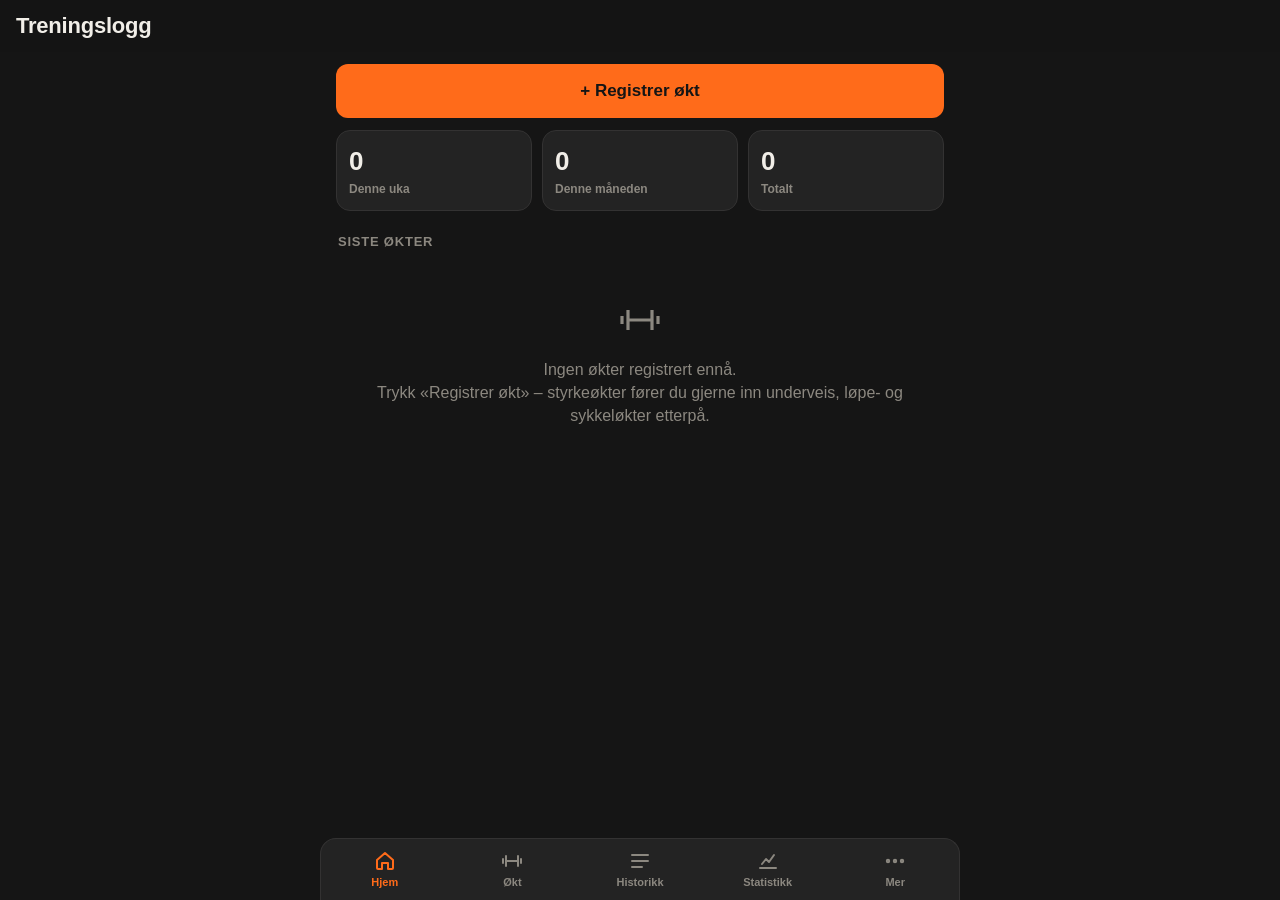
==== index.html @ 2b3df3cd "Add files via upload" ====
<!doctype html>
<html lang="no">
<head>
  <meta charset="utf-8">
  <meta name="viewport" content="width=device-width, initial-scale=1, viewport-fit=cover">
  <meta name="theme-color" content="#151515">
  <meta name="mobile-web-app-capable" content="yes">
  <meta name="apple-mobile-web-app-capable" content="yes">
  <meta name="apple-mobile-web-app-status-bar-style" content="black">
  <meta name="apple-mobile-web-app-title" content="Treningslogg">
  <meta name="description" content="Registrer styrke- og kondisjonsøkter på treningssenteret og følg fremgangen din.">
  <link rel="manifest" href="manifest.webmanifest">
  <link rel="icon" href="icons/icon.svg" type="image/svg+xml">
  <link rel="apple-touch-icon" href="icons/apple-touch-icon.png">
  <link rel="stylesheet" href="styles.css">
  <title>Treningslogg</title>
</head>
<body>
  <header class="topbar">
    <button class="icon-btn" id="back-btn" aria-label="Tilbake" hidden>
      <svg viewBox="0 0 24 24" width="22" height="22" aria-hidden="true"><path d="M15 5l-7 7 7 7" fill="none" stroke="currentColor" stroke-width="2.2" stroke-linecap="round" stroke-linejoin="round"/></svg>
    </button>
    <h1 id="title">Treningslogg</h1>
  </header>

  <main id="view" tabindex="-1"></main>

  <nav class="tabbar" aria-label="Hovedmeny">
    <a href="#/" data-tab="home">
      <svg viewBox="0 0 24 24" aria-hidden="true"><path d="M4 11l8-7 8 7v8a1 1 0 0 1-1 1h-4v-6H9v6H5a1 1 0 0 1-1-1z"/></svg>
      <span>Hjem</span>
    </a>
    <a href="#/okt" data-tab="okt">
      <svg viewBox="0 0 24 24" aria-hidden="true"><path d="M3 10v4M6 7v10M18 7v10M21 10v4M6 12h12"/></svg>
      <span>Økt</span>
    </a>
    <a href="#/historikk" data-tab="historikk">
      <svg viewBox="0 0 24 24" aria-hidden="true"><path d="M4 6h16M4 12h16M4 18h10"/></svg>
      <span>Historikk</span>
    </a>
    <a href="#/statistikk" data-tab="statistikk">
      <svg viewBox="0 0 24 24" aria-hidden="true"><path d="M4 19h16M6 15l4-5 3 3 5-7"/></svg>
      <span>Statistikk</span>
    </a>
    <a href="#/mer" data-tab="mer">
      <svg viewBox="0 0 24 24" aria-hidden="true"><circle cx="5" cy="12" r="1.2"/><circle cx="12" cy="12" r="1.2"/><circle cx="19" cy="12" r="1.2"/></svg>
      <span>Mer</span>
    </a>
  </nav>

  <div id="sheet-root"></div>
  <div id="toast" role="status" aria-live="polite"></div>

  <script src="app.js"></script>
</body>
</html>
---- styles.css ----
/* Fargetema: mørkt med oransje aksent */
:root {
  --bg: #151515;          /* bakgrunn */
  --surface: #232323;     /* kort */
  --surface-2: #2e2e2e;   /* felt og knapper inne i kort */
  --text: #f1eee8;        /* tekst */
  --text-2: #a6a29a;      /* sekundær */
  --muted: #8c8880;
  --border: #333232;
  --grid: #2c2c2c;
  --accent: #ff6b1a;      /* aksent */
  --accent-ink: #151515;
  --accent-soft: #3a2518;
  --danger: #ff5d5d;
  --gold: #ffc24a;
  --gold-soft: #3a3018;
  --radius: 14px;
  --shadow: none;
  --tabbar-h: 62px;
  color-scheme: dark;
}

* { box-sizing: border-box; }
html, body { margin: 0; }
body {
  background: var(--bg);
  color: var(--text);
  font: 16px/1.45 -apple-system, BlinkMacSystemFont, "Segoe UI", Roboto, "Helvetica Neue", Arial, sans-serif;
  -webkit-font-smoothing: antialiased;
  -webkit-tap-highlight-color: transparent;
  min-height: 100dvh;
}
button, input, select, textarea { font: inherit; color: inherit; }
h1, h2, h3, p { margin: 0; }

/* ---------- Topbar & tabbar ---------- */
.topbar {
  position: sticky; top: 0; z-index: 10;
  display: flex; align-items: center; gap: 4px;
  padding: calc(env(safe-area-inset-top) + 10px) 16px 10px;
  background: color-mix(in srgb, var(--bg) 88%, transparent);
  backdrop-filter: blur(12px); -webkit-backdrop-filter: blur(12px);
}
.topbar h1 { font-size: 22px; font-weight: 700; letter-spacing: -.01em; }
.icon-btn {
  display: inline-grid; place-items: center; width: 40px; height: 40px; margin-left: -10px;
  border: 0; background: none; border-radius: 10px; cursor: pointer;
}
.icon-btn:active { background: var(--surface-2); }
[hidden] { display: none !important; }

main {
  max-width: 640px; margin: 0 auto;
  padding: 4px 16px calc(var(--tabbar-h) + env(safe-area-inset-bottom) + 24px);
  outline: none;
}

.tabbar {
  position: fixed; left: 0; right: 0; bottom: 0; z-index: 20;
  display: grid; grid-template-columns: repeat(5, 1fr);
  height: calc(var(--tabbar-h) + env(safe-area-inset-bottom));
  padding-bottom: env(safe-area-inset-bottom);
  background: var(--surface); border-top: 1px solid var(--border);
}
.tabbar a {
  display: flex; flex-direction: column; align-items: center; justify-content: center; gap: 2px;
  color: var(--muted); text-decoration: none; font-size: 11px; font-weight: 600;
}
.tabbar svg { width: 24px; height: 24px; fill: none; stroke: currentColor; stroke-width: 2; stroke-linecap: round; stroke-linejoin: round; }
.tabbar a[aria-current="page"] { color: var(--accent); }
.tabbar a.has-dot { position: relative; }
.tabbar a.has-dot::after {
  content: ""; position: absolute; top: 9px; left: calc(50% + 9px);
  width: 8px; height: 8px; border-radius: 50%; background: var(--accent); border: 2px solid var(--surface);
}

/* ---------- Building blocks ---------- */
.card {
  background: var(--surface); border: 1px solid var(--border); border-radius: var(--radius);
  padding: 14px; margin: 12px 0; box-shadow: var(--shadow);
}
.section-title { font-size: 13px; font-weight: 700; text-transform: uppercase; letter-spacing: .06em; color: var(--muted); margin: 22px 2px 8px; }
.muted { color: var(--muted); }
.small { font-size: 14px; }
.row { display: flex; align-items: center; gap: 8px; }
.row.between { justify-content: space-between; }
.stack > * + * { margin-top: 10px; }

.btn {
  display: inline-flex; align-items: center; justify-content: center; gap: 6px;
  min-height: 44px; padding: 0 16px; border-radius: 12px; border: 1px solid transparent;
  font-weight: 650; cursor: pointer; text-decoration: none; user-select: none;
}
.btn:active { transform: scale(.98); }
.btn.primary { background: var(--accent); color: var(--accent-ink); }
.btn.secondary { background: var(--accent-soft); color: var(--accent); }
.btn.ghost { background: transparent; border-color: var(--border); color: var(--text); }
.btn.danger { background: transparent; border-color: var(--border); color: var(--danger); }
.btn.block { display: flex; width: 100%; }
.btn.big { min-height: 54px; font-size: 17px; }
.btn.sm { min-height: 36px; padding: 0 12px; font-size: 14px; border-radius: 10px; }
.btn-row { display: flex; gap: 10px; }
.btn-row > * { flex: 1; }

label.field { display: block; font-size: 13px; font-weight: 600; color: var(--text-2); }
label.field > input, label.field > textarea, label.field > select { margin-top: 4px; }
input[type="text"], input[type="date"], input[type="search"], input:not([type]), textarea, select {
  width: 100%; min-height: 44px; padding: 10px 12px;
  background: var(--surface-2); border: 1px solid transparent; border-radius: 10px;
  font-size: 16px; outline: none;
}
input:focus, textarea:focus, select:focus { border-color: var(--accent); background: var(--surface); }
input::placeholder, textarea::placeholder { color: var(--muted); opacity: .8; }
textarea { min-height: 84px; resize: vertical; }

.chips { display: flex; gap: 6px; flex-wrap: wrap; }
.chip {
  min-height: 36px; padding: 0 12px; border-radius: 999px; border: 1px solid var(--border);
  background: var(--surface); font-size: 14px; font-weight: 600; cursor: pointer; color: var(--text-2);
}
.chip[aria-pressed="true"] { background: var(--accent); border-color: var(--accent); color: var(--accent-ink); }

.empty { text-align: center; padding: 36px 16px; color: var(--muted); }
.empty svg { width: 48px; height: 48px; stroke: currentColor; fill: none; stroke-width: 1.6; margin-bottom: 8px; }

/* ---------- Home ---------- */
.tiles { display: grid; grid-template-columns: repeat(3, 1fr); gap: 10px; margin: 12px 0; }
.tile { background: var(--surface); border: 1px solid var(--border); border-radius: var(--radius); padding: 12px; box-shadow: var(--shadow); }
.tile .v { font-size: 26px; font-weight: 750; letter-spacing: -.02em; font-variant-numeric: tabular-nums; }
.tile .l { font-size: 12px; color: var(--muted); font-weight: 600; }
.active-banner { background: var(--accent-soft); border-color: transparent; }
.active-banner h2 { font-size: 17px; }

/* ---------- Workout list ---------- */
.wo-item { display: block; color: inherit; text-decoration: none; }
.wo-item .date { font-weight: 700; }
.wo-item .ex { color: var(--text-2); font-size: 14px; margin-top: 4px; }
.wo-item .meta { display: flex; gap: 12px; font-size: 13px; color: var(--muted); margin-top: 6px; }
.feel-badge { font-size: 13px; color: var(--text-2); }

/* ---------- Editor ---------- */
.entry-head { display: flex; align-items: center; justify-content: space-between; gap: 8px; }
.entry-head h3 { font-size: 18px; }
.prev { font-size: 13px; color: var(--text-2); margin-top: 4px; }
.prev b { color: var(--text); font-weight: 650; }
.pr-tag { display: inline-block; font-size: 12px; font-weight: 700; color: var(--gold); background: var(--gold-soft); padding: 1px 7px; border-radius: 999px; }

.sets { margin-top: 10px; }
.set-row { display: grid; grid-template-columns: 34px 1fr 1fr 40px; gap: 8px; align-items: center; margin-top: 6px; }
.set-row.head { font-size: 12px; font-weight: 700; color: var(--muted); text-transform: uppercase; letter-spacing: .05em; margin-top: 0; }
.set-row.head span:not(:first-child) { padding-left: 4px; }
.set-no { display: grid; place-items: center; width: 30px; height: 30px; border-radius: 50%; background: var(--surface-2); font-size: 14px; font-weight: 700; color: var(--text-2); }
.set-row input { text-align: center; font-variant-numeric: tabular-nums; font-weight: 600; }
.del-btn { width: 40px; height: 40px; border: 0; border-radius: 10px; background: none; color: var(--muted); font-size: 22px; cursor: pointer; }
.del-btn:active { background: var(--surface-2); }

.cardio-grid { display: grid; grid-template-columns: 1fr 1fr; gap: 10px; margin-top: 10px; }
.cardio-grid .wide { grid-column: 1 / -1; }
.time-inputs { display: grid; grid-template-columns: 1fr auto 1fr; gap: 6px; align-items: center; margin-top: 4px; }
.derived { font-size: 13px; color: var(--text-2); margin-top: 8px; min-height: 1em; }
.entry-note { margin-top: 10px; }

.seg-toggle { display: grid; grid-template-columns: 1fr 1fr; gap: 4px; padding: 4px; margin-top: 10px; background: var(--surface-2); border-radius: 12px; }
.seg-toggle button { min-height: 38px; border: 0; border-radius: 9px; background: none; font-size: 14px; font-weight: 650; color: var(--text-2); cursor: pointer; }
.seg-toggle button[aria-pressed="true"] { background: var(--accent-soft); color: var(--accent); box-shadow: none; }
.chips.purpose .chip { min-height: 32px; font-size: 13px; padding: 0 10px; }
.set-row.att { grid-template-columns: 34px 1fr 1.1fr 40px; }
.set-row.seg { grid-template-columns: 30px 1fr 1fr 1fr 36px; gap: 6px; }
.ok-btn { min-height: 44px; border-radius: 10px; border: 1px solid var(--border); background: var(--surface); font-size: 14px; font-weight: 700; cursor: pointer; }
.ok-btn[data-ok="yes"] { color: var(--accent); border-color: var(--accent); background: var(--accent-soft); }
.ok-btn[data-ok="no"] { color: var(--danger); }
.subhead { font-size: 15px; font-weight: 700; margin-top: 16px; }
.subhead + .small { margin-top: 2px; }
.tag { display: inline-block; margin-top: 6px; font-size: 12px; font-weight: 700; color: var(--accent); background: var(--accent-soft); padding: 2px 8px; border-radius: 999px; }
.series-area { fill: var(--accent); opacity: .12; }

.feel { display: grid; grid-template-columns: repeat(5, 1fr); gap: 6px; margin-top: 8px; }
.feel button {
  display: flex; flex-direction: column; align-items: center; gap: 2px; padding: 8px 2px;
  border-radius: 12px; border: 1px solid var(--border); background: var(--surface); cursor: pointer;
  font-size: 11px; font-weight: 600; color: var(--text-2);
}
.feel button .e { font-size: 24px; line-height: 1.1; }
.feel button[aria-pressed="true"] { border-color: var(--accent); background: var(--accent-soft); color: var(--accent); }

/* ---------- Sheet ---------- */
#sheet-root { position: fixed; inset: 0; z-index: 50; pointer-events: none; }
#sheet-root.open { pointer-events: auto; }
.sheet-backdrop { position: absolute; inset: 0; background: rgba(0,0,0,.6); animation: fade .15s ease-out; }
.sheet {
  position: absolute; left: 0; right: 0; bottom: 0; max-width: 640px; margin: 0 auto;
  max-height: 88dvh; display: flex; flex-direction: column;
  background: var(--surface); border-radius: 18px 18px 0 0;
  padding: 8px 16px calc(env(safe-area-inset-bottom) + 16px);
  animation: up .2s ease-out;
}
.sheet .grab { width: 40px; height: 5px; border-radius: 3px; background: var(--border); margin: 0 auto 10px; flex: none; }
.sheet h2 { font-size: 18px; margin-bottom: 10px; }
.sheet .scroll { overflow-y: auto; margin: 0 -16px; padding: 0 16px; -webkit-overflow-scrolling: touch; }
@keyframes up { from { transform: translateY(30px); opacity: .6; } }
@keyframes fade { from { opacity: 0; } }

.ex-group { font-size: 12px; font-weight: 700; color: var(--muted); text-transform: uppercase; letter-spacing: .06em; margin: 14px 0 4px; }
.ex-option {
  display: flex; align-items: center; justify-content: space-between; width: 100%;
  min-height: 48px; padding: 8px 4px; border: 0; border-bottom: 1px solid var(--border);
  background: none; text-align: left; cursor: pointer; font-size: 16px;
}
.ex-option:active { background: var(--surface-2); }
.ex-option .kind { font-size: 12px; color: var(--muted); }
.menu-list button { width: 100%; text-align: left; min-height: 50px; border: 0; border-bottom: 1px solid var(--border); background: none; font-size: 16px; cursor: pointer; padding: 0 4px; }
.menu-list button.danger { color: var(--danger); }

/* ---------- Stats & charts ---------- */
.chart-wrap { position: relative; margin-top: 8px; touch-action: pan-y; }
.chart-wrap svg { display: block; width: 100%; height: auto; overflow: visible; }
.chart-title { font-size: 16px; font-weight: 700; }
.chart-sub { font-size: 13px; color: var(--muted); }
.axis text { fill: var(--muted); font-size: 11px; font-variant-numeric: tabular-nums; }
.grid line { stroke: var(--grid); stroke-width: 1; }
.baseline { stroke: var(--border); stroke-width: 1; }
.series-line { fill: none; stroke: var(--accent); stroke-width: 2; stroke-linejoin: round; stroke-linecap: round; }
.series-dot { fill: var(--accent); stroke: var(--surface); stroke-width: 2; }
.series-dot.pr { fill: var(--gold); }
.bar { fill: var(--accent); }
.bar.dim { opacity: .35; }
.crosshair { stroke: var(--text-2); stroke-width: 1; stroke-dasharray: 3 3; opacity: 0; }
.hover-dot { fill: var(--accent); stroke: var(--surface); stroke-width: 3; opacity: 0; }
.chart-tip {
  position: absolute; top: 0; pointer-events: none; opacity: 0; transition: opacity .1s;
  background: var(--text); color: var(--bg); border-radius: 8px; padding: 6px 9px;
  font-size: 12px; line-height: 1.35; white-space: nowrap; box-shadow: 0 4px 14px rgba(0,0,0,.18);
}
.chart-tip b { font-size: 14px; }
.chart-wrap.hovering .crosshair, .chart-wrap.hovering .hover-dot, .chart-wrap.hovering .chart-tip { opacity: 1; }

.pr-tiles { display: grid; grid-template-columns: repeat(2, 1fr); gap: 10px; }
.pr-tiles .tile .v { font-size: 22px; }

table.data { width: 100%; border-collapse: collapse; font-size: 14px; font-variant-numeric: tabular-nums; }
table.data th { text-align: left; font-size: 12px; color: var(--muted); font-weight: 700; padding: 6px 4px; border-bottom: 1px solid var(--border); }
table.data td { padding: 8px 4px; border-bottom: 1px solid var(--border); vertical-align: top; }
table.data td.num, table.data th.num { text-align: right; }
table.data td .sub { font-size: 12px; color: var(--muted); }

details.table-toggle summary { cursor: pointer; font-size: 14px; font-weight: 650; color: var(--accent); padding: 8px 0; }

/* ---------- Toast ---------- */
#toast {
  position: fixed; left: 50%; bottom: calc(var(--tabbar-h) + env(safe-area-inset-bottom) + 14px);
  transform: translate(-50%, 20px); opacity: 0; transition: .2s; z-index: 60;
  background: var(--text); color: var(--bg); padding: 10px 16px; border-radius: 12px;
  font-size: 15px; font-weight: 600; max-width: calc(100% - 32px); pointer-events: none; text-align: center;
}
#toast.show { opacity: 1; transform: translate(-50%, 0); }

@media (min-width: 700px) {
  .tabbar { max-width: 640px; margin: 0 auto; border: 1px solid var(--border); border-bottom: 0; border-radius: 16px 16px 0 0; }
}
.chip-label { font-size: 12px; font-weight: 700; color: var(--muted); text-transform: uppercase; letter-spacing: .06em; margin: 12px 2px 6px; }

/* ---------- Mapper (øvelsesvelger) ---------- */
.folder { border: 1px solid var(--border); border-radius: 12px; background: var(--surface); margin-top: 8px; overflow: hidden; }
.folder summary {
  display: flex; align-items: center; gap: 10px; min-height: 52px; padding: 0 14px;
  cursor: pointer; list-style: none; font-weight: 650; user-select: none;
}
.folder summary::-webkit-details-marker { display: none; }
.folder summary:active { background: var(--surface-2); }
.folder-icon { font-size: 18px; }
.folder-title { flex: 1; }
.folder-count { font-size: 13px; font-weight: 700; color: var(--muted); background: var(--surface-2); border-radius: 999px; padding: 1px 9px; }
.chev { width: 9px; height: 9px; border-right: 2px solid var(--muted); border-bottom: 2px solid var(--muted); transform: rotate(-45deg); transition: transform .15s; margin-right: 2px; }
.folder[open] .chev { transform: rotate(45deg); }
.folder[open] summary { border-bottom: 1px solid var(--border); }
.folder-body { padding: 0 14px; }
.folder-body .ex-option:last-child { border-bottom: 0; }

/* ---------- Segmenter og intervaller ---------- */
.part-card { border: 1px solid var(--border); border-radius: 12px; padding: 10px; margin-top: 10px; background: var(--surface); }
.part-head { display: flex; align-items: center; gap: 8px; }
.part-head b { font-size: 15px; }
.part-hint { flex: 1; text-align: right; font-size: 12px; color: var(--text-2); font-variant-numeric: tabular-nums; }
.part-head .del-btn { width: 32px; height: 32px; margin-right: -4px; }
.part-grid { display: grid; grid-template-columns: 1fr 1fr; gap: 8px; margin-top: 8px; }
.part-grid.four { grid-template-columns: repeat(4, 1fr); gap: 6px; }
.part-grid .wide { grid-column: 1 / -1; }
.part-grid.four input { padding: 10px 6px; text-align: center; }
.part-grid .time-inputs input { padding: 10px 6px; text-align: center; }
.iv-stepper { display: flex; align-items: center; justify-content: space-between; margin-top: 12px; padding: 8px 8px 8px 14px; background: var(--surface-2); border-radius: 12px; font-weight: 650; }
.stepper { display: flex; align-items: center; gap: 4px; }
.stepper b { min-width: 34px; text-align: center; font-size: 20px; font-variant-numeric: tabular-nums; }
.stepper button { width: 44px; height: 44px; border-radius: 10px; border: 1px solid var(--border); background: var(--surface); font-size: 22px; font-weight: 600; color: var(--accent); cursor: pointer; }
.stepper button:disabled { color: var(--muted); opacity: .5; }

/* ---------- Distanseenhet og tabeller ---------- */
.unit-row { display: flex; align-items: center; justify-content: space-between; gap: 10px; margin-top: 10px; font-size: 13px; font-weight: 700; color: var(--muted); text-transform: uppercase; letter-spacing: .06em; }
.seg-toggle.mini { margin-top: 0; padding: 3px; grid-template-columns: auto auto; }
.seg-toggle.mini button { min-height: 32px; padding: 0 14px; font-size: 13px; text-transform: none; letter-spacing: 0; }
.table-scroll { overflow-x: auto; -webkit-overflow-scrolling: touch; }

/* ---------- Valg på økter og angre-knapp ---------- */
.wo-wrap { position: relative; }
.wo-wrap .wo-item { padding-right: 48px; }
.wo-menu { position: absolute; top: 6px; right: 6px; margin: 0; color: var(--muted); }
#toast.has-action { pointer-events: auto; display: flex; align-items: center; gap: 12px; text-align: left; white-space: nowrap; }
.toast-btn { border: 0; background: none; color: var(--accent-soft); font-weight: 800; font-size: 15px; padding: 6px 4px; cursor: pointer; text-decoration: underline; text-underline-offset: 3px; }
.btn.danger-solid { background: var(--danger); color: var(--accent-ink); }

/* ---------- Mapper for økter ---------- */
.folder-actions { gap: 8px; padding: 10px 0 2px; }
.folder-body .wo-wrap .card { margin: 10px 0; }
.folder-line { padding-top: 10px; border-top: 1px solid var(--border); }
.chip-add { border-style: dashed; color: var(--accent); }
.hist-top { margin-top: 4px; }
.btn:disabled { opacity: .45; cursor: default; }
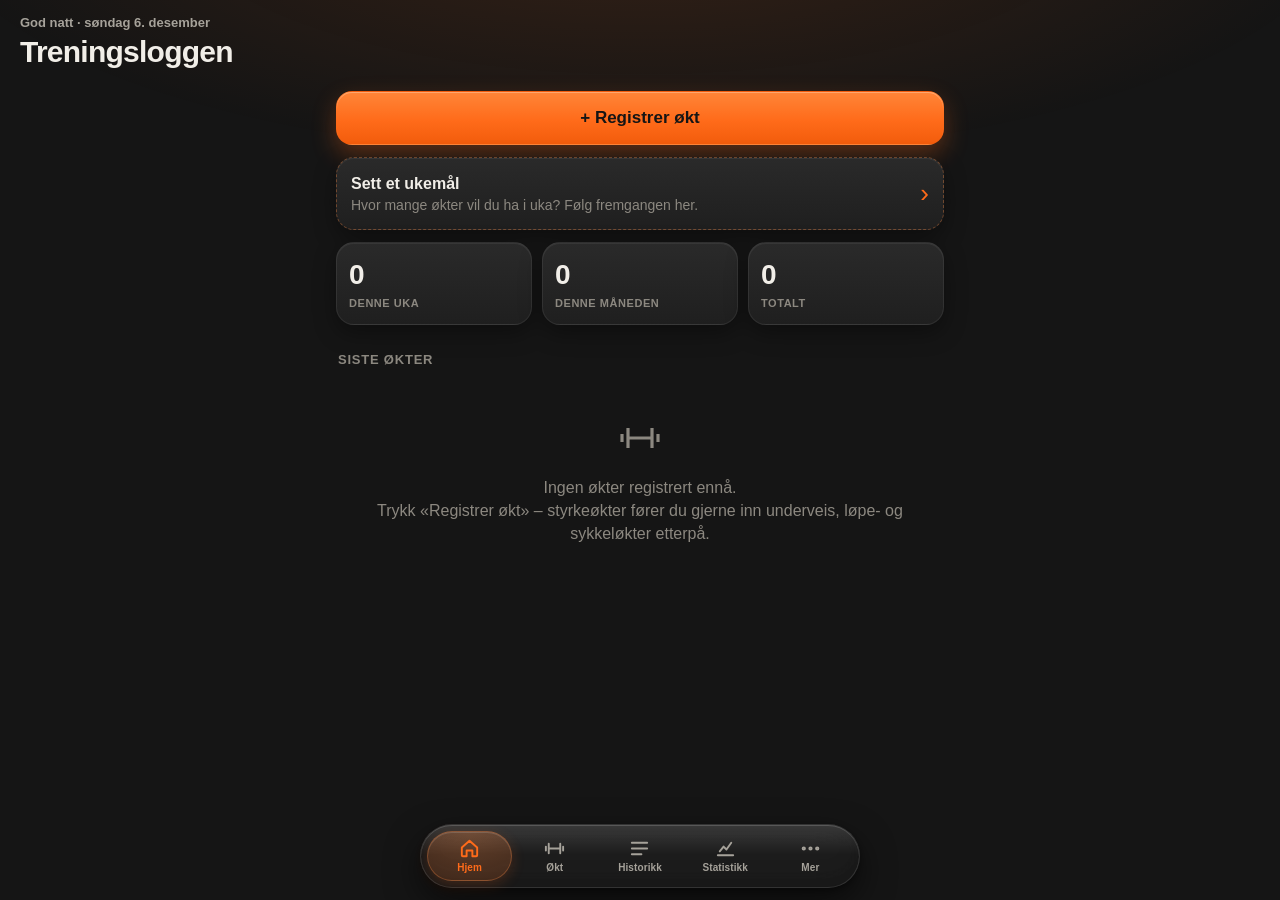
==== commit 6e5a6496: "Versjon 2.3: profil, ukemål, nytt utseende, introskjerm og nytt navn - Profil (navn, kjønn, alder, v" ====
--- a/index.html
+++ b/index.html
@@ -7,25 +7,55 @@
   <meta name="mobile-web-app-capable" content="yes">
   <meta name="apple-mobile-web-app-capable" content="yes">
   <meta name="apple-mobile-web-app-status-bar-style" content="black">
-  <meta name="apple-mobile-web-app-title" content="Treningslogg">
+  <meta name="apple-mobile-web-app-title" content="Treningsloggen">
   <meta name="description" content="Registrer styrke- og kondisjonsøkter på treningssenteret og følg fremgangen din.">
   <link rel="manifest" href="manifest.webmanifest">
   <link rel="icon" href="icons/icon.svg" type="image/svg+xml">
   <link rel="apple-touch-icon" href="icons/apple-touch-icon.png">
   <link rel="stylesheet" href="styles.css">
-  <title>Treningslogg</title>
+  <script>try { document.documentElement.dataset.style = localStorage.getItem("treningslogg.style") || "gradient"; } catch (e) {}</script>
+  <title>Treningsloggen</title>
 </head>
 <body>
+  <!-- Introskjerm: logoen faller ned og lander, så tones appen fram (ca. 1 sek) -->
+  <div id="splash" aria-hidden="true">
+    <div class="splash-stage">
+      <div class="splash-logo">
+        <svg viewBox="0 0 512 512" width="96" height="96">
+          <defs>
+            <linearGradient id="splash-bg" x1="0" y1="0" x2="0" y2="1"><stop offset="0" stop-color="#2c2c2c"/><stop offset="1" stop-color="#1a1a1a"/></linearGradient>
+            <linearGradient id="splash-fg" x1="0" y1="0" x2="0" y2="1"><stop offset="0" stop-color="#ff8a3d"/><stop offset="1" stop-color="#ff6b1a"/></linearGradient>
+          </defs>
+          <rect width="512" height="512" rx="120" fill="url(#splash-bg)"/>
+          <rect x="1.5" y="1.5" width="509" height="509" rx="118.5" fill="none" stroke="rgba(255,255,255,.10)" stroke-width="3"/>
+          <g fill="url(#splash-fg)">
+            <rect x="96" y="176" width="40" height="160" rx="14"/>
+            <rect x="144" y="146" width="48" height="220" rx="16"/>
+            <rect x="320" y="146" width="48" height="220" rx="16"/>
+            <rect x="376" y="176" width="40" height="160" rx="14"/>
+            <rect x="192" y="238" width="128" height="36" rx="8"/>
+          </g>
+        </svg>
+      </div>
+      <div class="splash-shadow"></div>
+      <p class="splash-name">Treningsloggen</p>
+    </div>
+  </div>
+
   <header class="topbar">
     <button class="icon-btn" id="back-btn" aria-label="Tilbake" hidden>
       <svg viewBox="0 0 24 24" width="22" height="22" aria-hidden="true"><path d="M15 5l-7 7 7 7" fill="none" stroke="currentColor" stroke-width="2.2" stroke-linecap="round" stroke-linejoin="round"/></svg>
     </button>
-    <h1 id="title">Treningslogg</h1>
+    <div class="titles">
+      <p class="subtitle" id="subtitle" hidden></p>
+      <h1 id="title">Treningsloggen</h1>
+    </div>
   </header>
 
   <main id="view" tabindex="-1"></main>
 
   <nav class="tabbar" aria-label="Hovedmeny">
+    <span class="tab-indicator" aria-hidden="true"></span>
     <a href="#/" data-tab="home">
       <svg viewBox="0 0 24 24" aria-hidden="true"><path d="M4 11l8-7 8 7v8a1 1 0 0 1-1 1h-4v-6H9v6H5a1 1 0 0 1-1-1z"/></svg>
       <span>Hjem</span>
--- a/styles.css
+++ b/styles.css
@@ -14,9 +14,20 @@
   --danger: #ff5d5d;
   --gold: #ffc24a;
   --gold-soft: #3a3018;
-  --radius: 14px;
+  --radius: 18px;
   --shadow: none;
-  --tabbar-h: 62px;
+  --tabbar-h: 64px;
+  --tabbar-gap: 12px;
+  /* Glass */
+  --glass-bg: rgba(36, 36, 36, .58);
+  --glass-border: rgba(255, 255, 255, .10);
+  --glass-hi: rgba(255, 255, 255, .16);
+  /* Kort og bakgrunn – overstyres av stilvalget nederst */
+  --card-bg: var(--surface);
+  --card-border: rgba(255, 255, 255, .06);
+  --card-shadow: none;
+  --card-blur: none;
+  --ambient: none;
   color-scheme: dark;
 }
 
@@ -25,53 +36,91 @@
 body {
   background: var(--bg);
   color: var(--text);
-  font: 16px/1.45 -apple-system, BlinkMacSystemFont, "Segoe UI", Roboto, "Helvetica Neue", Arial, sans-serif;
+  font: 16px/1.45 -apple-system, BlinkMacSystemFont, "SF Pro Text", "Segoe UI", Roboto, "Helvetica Neue", Arial, sans-serif;
   -webkit-font-smoothing: antialiased;
   -webkit-tap-highlight-color: transparent;
   min-height: 100dvh;
 }
+/* Varm, diffus glød i bakgrunnen (styres av stilvalget) */
+body::before {
+  content: ""; position: fixed; inset: 0; z-index: -1; pointer-events: none;
+  background: var(--ambient);
+}
 button, input, select, textarea { font: inherit; color: inherit; }
 h1, h2, h3, p { margin: 0; }
-
-/* ---------- Topbar & tabbar ---------- */
+h3 { font-size: 17px; font-weight: 700; letter-spacing: -.01em; }
+
+/* ---------- Topbar ---------- */
 .topbar {
   position: sticky; top: 0; z-index: 10;
   display: flex; align-items: center; gap: 4px;
-  padding: calc(env(safe-area-inset-top) + 10px) 16px 10px;
-  background: color-mix(in srgb, var(--bg) 88%, transparent);
-  backdrop-filter: blur(12px); -webkit-backdrop-filter: blur(12px);
-}
-.topbar h1 { font-size: 22px; font-weight: 700; letter-spacing: -.01em; }
+  padding: calc(env(safe-area-inset-top) + 14px) 20px 12px;
+  border-bottom: 1px solid transparent;
+  transition: background .25s, border-color .25s, padding .25s;
+}
+/* Blir glass når innholdet scrolles under */
+body.scrolled .topbar {
+  background: var(--glass-bg);
+  backdrop-filter: blur(22px) saturate(180%); -webkit-backdrop-filter: blur(22px) saturate(180%);
+  border-bottom-color: var(--glass-border);
+}
+.topbar .titles { min-width: 0; }
+.topbar h1 { font-size: 30px; font-weight: 800; letter-spacing: -.025em; line-height: 1.1; transition: font-size .25s; }
+body.scrolled .topbar h1 { font-size: 20px; }
+.topbar .subtitle { font-size: 13px; font-weight: 600; color: var(--text-2); margin-bottom: 2px; transition: opacity .2s; }
+body.scrolled .topbar .subtitle { display: none; }
 .icon-btn {
   display: inline-grid; place-items: center; width: 40px; height: 40px; margin-left: -10px;
-  border: 0; background: none; border-radius: 10px; cursor: pointer;
+  border: 0; background: none; border-radius: 12px; cursor: pointer;
 }
 .icon-btn:active { background: var(--surface-2); }
 [hidden] { display: none !important; }
 
 main {
   max-width: 640px; margin: 0 auto;
-  padding: 4px 16px calc(var(--tabbar-h) + env(safe-area-inset-bottom) + 24px);
+  padding: 2px 16px calc(var(--tabbar-h) + var(--tabbar-gap) + env(safe-area-inset-bottom) + 28px);
   outline: none;
 }
 
+/* ---------- Svevende glass-meny ---------- */
 .tabbar {
-  position: fixed; left: 0; right: 0; bottom: 0; z-index: 20;
-  display: grid; grid-template-columns: repeat(5, 1fr);
-  height: calc(var(--tabbar-h) + env(safe-area-inset-bottom));
-  padding-bottom: env(safe-area-inset-bottom);
-  background: var(--surface); border-top: 1px solid var(--border);
+  position: fixed; z-index: 20; left: 50%; transform: translateX(-50%);
+  bottom: calc(env(safe-area-inset-bottom) + var(--tabbar-gap));
+  width: min(calc(100% - 28px), 440px); height: var(--tabbar-h);
+  display: grid; grid-template-columns: repeat(5, 1fr); padding: 6px;
+  border-radius: 999px;
+  background: var(--glass-bg);
+  backdrop-filter: blur(24px) saturate(190%); -webkit-backdrop-filter: blur(24px) saturate(190%);
+  border: 1px solid var(--glass-border);
+  box-shadow: 0 14px 34px rgba(0, 0, 0, .55), 0 2px 6px rgba(0, 0, 0, .35),
+    inset 0 1px 0 var(--glass-hi), inset 0 -10px 18px rgba(0, 0, 0, .18);
+}
+/* Lysrefleks øverst på glasset */
+.tabbar::before {
+  content: ""; position: absolute; inset: 0; border-radius: inherit; pointer-events: none;
+  background: linear-gradient(180deg, rgba(255, 255, 255, .13), rgba(255, 255, 255, 0) 48%);
+}
+/* «Dråpen» som glir til valgt fane */
+.tab-indicator {
+  position: absolute; top: 6px; bottom: 6px; left: 6px; width: calc((100% - 12px) / 5);
+  border-radius: 999px;
+  background: radial-gradient(120% 140% at 50% 0%, rgba(255, 140, 70, .30), rgba(255, 107, 26, .14));
+  border: 1px solid rgba(255, 140, 70, .30);
+  box-shadow: inset 0 1px 0 rgba(255, 255, 255, .14), 0 4px 14px rgba(255, 107, 26, .18);
+  transition: transform .5s cubic-bezier(.3, 1.35, .45, 1);
 }
 .tabbar a {
-  display: flex; flex-direction: column; align-items: center; justify-content: center; gap: 2px;
-  color: var(--muted); text-decoration: none; font-size: 11px; font-weight: 600;
-}
-.tabbar svg { width: 24px; height: 24px; fill: none; stroke: currentColor; stroke-width: 2; stroke-linecap: round; stroke-linejoin: round; }
+  position: relative; z-index: 1;
+  display: flex; flex-direction: column; align-items: center; justify-content: center; gap: 1px;
+  color: var(--text-2); text-decoration: none; font-size: 10px; font-weight: 650; letter-spacing: .01em;
+  transition: color .2s;
+}
+.tabbar svg { width: 23px; height: 23px; fill: none; stroke: currentColor; stroke-width: 2; stroke-linecap: round; stroke-linejoin: round; }
 .tabbar a[aria-current="page"] { color: var(--accent); }
-.tabbar a.has-dot { position: relative; }
+.tabbar a:active svg { transform: scale(.9); }
 .tabbar a.has-dot::after {
-  content: ""; position: absolute; top: 9px; left: calc(50% + 9px);
-  width: 8px; height: 8px; border-radius: 50%; background: var(--accent); border: 2px solid var(--surface);
+  content: ""; position: absolute; top: 7px; left: calc(50% + 8px);
+  width: 8px; height: 8px; border-radius: 50%; background: var(--accent); box-shadow: 0 0 8px var(--accent);
 }
 
 /* ---------- Building blocks ---------- */
@@ -247,16 +296,13 @@
 
 /* ---------- Toast ---------- */
 #toast {
-  position: fixed; left: 50%; bottom: calc(var(--tabbar-h) + env(safe-area-inset-bottom) + 14px);
+  position: fixed; left: 50%; bottom: calc(var(--tabbar-h) + var(--tabbar-gap) + env(safe-area-inset-bottom) + 12px);
   transform: translate(-50%, 20px); opacity: 0; transition: .2s; z-index: 60;
   background: var(--text); color: var(--bg); padding: 10px 16px; border-radius: 12px;
   font-size: 15px; font-weight: 600; max-width: calc(100% - 32px); pointer-events: none; text-align: center;
 }
 #toast.show { opacity: 1; transform: translate(-50%, 0); }
 
-@media (min-width: 700px) {
-  .tabbar { max-width: 640px; margin: 0 auto; border: 1px solid var(--border); border-bottom: 0; border-radius: 16px 16px 0 0; }
-}
 .chip-label { font-size: 12px; font-weight: 700; color: var(--muted); text-transform: uppercase; letter-spacing: .06em; margin: 12px 2px 6px; }
 
 /* ---------- Mapper (øvelsesvelger) ---------- */
@@ -314,3 +360,178 @@
 .chip-add { border-style: dashed; color: var(--accent); }
 .hist-top { margin-top: 4px; }
 .btn:disabled { opacity: .45; cursor: default; }
+
+/* ---------- Ukemål ---------- */
+.goal-card { display: block; color: inherit; text-decoration: none; }
+.goal-empty { display: flex; align-items: center; justify-content: space-between; gap: 12px; border-style: dashed; }
+.goal-arrow { font-size: 26px; color: var(--accent); }
+.goal-label { font-size: 13px; font-weight: 700; text-transform: uppercase; letter-spacing: .06em; color: var(--muted); }
+.goal-edit { color: var(--accent); text-decoration: none; font-weight: 650; }
+.goal-count { font-size: 15px; color: var(--text-2); margin-top: 4px; }
+.goal-count b { font-size: 34px; font-weight: 800; color: var(--text); letter-spacing: -.02em; margin-right: 2px; font-variant-numeric: tabular-nums; }
+.goal-track { position: relative; height: 14px; margin: 10px 0 12px; border-radius: 999px; background: var(--surface-2); overflow: hidden; }
+.goal-fill { height: 100%; border-radius: 999px; background: linear-gradient(90deg, #ff8a3d, var(--accent)); transition: width .6s cubic-bezier(.2, .8, .2, 1); }
+.goal-tick { position: absolute; top: 0; bottom: 0; width: 2px; margin-left: -1px; background: var(--surface); }
+.goal-msg { font-weight: 650; margin-bottom: 6px; }
+.goal-done { border-color: var(--accent); }
+.goal-done .goal-fill { background: var(--accent); }
+.goal-streak { color: var(--accent); font-weight: 700; }
+
+/* =========================================================
+   Utseende – tre stiler som kan velges under Mer → Utseende
+   html[data-style="glass" | "gradient" | "flat"]
+   ========================================================= */
+
+/* Felles: kort, fliser og mapper bruker stil-tokens */
+.card, .tile, .folder {
+  background: var(--card-bg);
+  border: 1px solid var(--card-border);
+  box-shadow: var(--card-shadow);
+  backdrop-filter: var(--card-blur); -webkit-backdrop-filter: var(--card-blur);
+}
+.tile { border-radius: var(--radius); }
+.folder { border-radius: 16px; }
+.section-title { margin-top: 26px; }
+
+/* Hovedknapp med varm glød */
+.btn.primary {
+  background: linear-gradient(180deg, #ff8538 0%, #ff6b1a 55%, #f25c0c 100%);
+  box-shadow: 0 10px 24px rgba(255, 107, 26, .30), inset 0 1px 0 rgba(255, 255, 255, .28);
+}
+.btn.big { border-radius: 16px; }
+.btn.ghost, .btn.danger { background: rgba(255, 255, 255, .03); border-color: var(--card-border); }
+
+/* Ukemål som «hero»-kort */
+.goal-card:not(.goal-empty) {
+  position: relative; overflow: hidden; padding: 18px;
+  background:
+    radial-gradient(130% 120% at 100% 0%, rgba(255, 107, 26, .20), transparent 55%),
+    var(--card-bg);
+}
+.goal-track { height: 12px; background: rgba(255, 255, 255, .07); box-shadow: inset 0 1px 2px rgba(0, 0, 0, .4); }
+.goal-fill { box-shadow: 0 0 14px rgba(255, 107, 26, .55); }
+.goal-tick { background: rgba(21, 21, 21, .85); }
+
+.tile .v { font-size: 28px; }
+.tile .l { text-transform: uppercase; letter-spacing: .05em; font-size: 11px; }
+
+/* Glass: gjennomskinnelige kort over varm glød */
+html[data-style="glass"] {
+  --ambient:
+    radial-gradient(70% 45% at 10% -5%, rgba(255, 107, 26, .26), transparent 70%),
+    radial-gradient(60% 40% at 100% 35%, rgba(255, 150, 70, .10), transparent 70%),
+    radial-gradient(70% 40% at 20% 100%, rgba(255, 107, 26, .10), transparent 70%);
+  --card-bg: linear-gradient(180deg, rgba(48, 46, 44, .62), rgba(34, 33, 32, .58));
+  --card-border: rgba(255, 255, 255, .09);
+  --card-shadow: inset 0 1px 0 rgba(255, 255, 255, .07), 0 10px 30px rgba(0, 0, 0, .28);
+  --card-blur: blur(18px) saturate(160%);
+}
+
+/* Gradient (standard): solide kort med dybde og diskret glød */
+:root, html[data-style="gradient"] {
+  --ambient: radial-gradient(80% 40% at 50% -10%, rgba(255, 107, 26, .14), transparent 70%);
+  --card-bg: linear-gradient(180deg, #2a2a2a, #1f1f1f);
+  --card-border: rgba(255, 255, 255, .07);
+  --card-shadow: inset 0 1px 0 rgba(255, 255, 255, .06), 0 8px 22px rgba(0, 0, 0, .35);
+  --card-blur: none;
+}
+
+/* Flat: rent og minimalistisk */
+html[data-style="flat"] {
+  --ambient: none;
+  --card-bg: var(--surface);
+  --card-border: transparent;
+  --card-shadow: none;
+  --card-blur: none;
+}
+html[data-style="flat"] .btn.primary { background: var(--accent); box-shadow: none; }
+html[data-style="flat"] .goal-card:not(.goal-empty) { background: var(--surface); }
+
+/* Forhåndsvisning i Utseende-valget */
+.style-picker { display: grid; grid-template-columns: repeat(3, 1fr); gap: 10px; }
+.style-option {
+  display: flex; flex-direction: column; gap: 8px; padding: 8px; border-radius: 16px; cursor: pointer;
+  border: 1.5px solid var(--card-border); background: rgba(255, 255, 255, .02); color: var(--text-2);
+  font-size: 13px; font-weight: 650; text-align: center;
+}
+.style-option[aria-pressed="true"] { border-color: var(--accent); color: var(--text); }
+.style-swatch { position: relative; height: 92px; border-radius: 11px; overflow: hidden; background: #151515; }
+.style-swatch i { position: absolute; left: 8px; right: 8px; height: 22px; border-radius: 7px; }
+.style-swatch i:nth-child(1) { top: 10px; }
+.style-swatch i:nth-child(2) { top: 38px; }
+.style-swatch b { position: absolute; left: 14px; right: 14px; bottom: 7px; height: 16px; border-radius: 999px;
+  background: rgba(60, 60, 60, .7); border: 1px solid rgba(255, 255, 255, .14); }
+.sw-glass { background: radial-gradient(90% 60% at 10% 0%, rgba(255, 107, 26, .45), transparent 70%), #151515; }
+.sw-glass i { background: rgba(70, 66, 62, .55); border: 1px solid rgba(255, 255, 255, .12); }
+.sw-gradient { background: radial-gradient(90% 50% at 50% -10%, rgba(255, 107, 26, .25), transparent 70%), #151515; }
+.sw-gradient i { background: linear-gradient(180deg, #2c2c2c, #1e1e1e); border: 1px solid rgba(255, 255, 255, .08); }
+.sw-flat i { background: #232323; }
+
+/* Fremhevede kort beholder aksenten over stilvalget */
+.card.active-banner {
+  background: radial-gradient(120% 140% at 0% 0%, rgba(255, 107, 26, .30), rgba(255, 107, 26, .10));
+  border-color: rgba(255, 140, 70, .35);
+}
+.card.goal-done { border-color: rgba(255, 140, 70, .55); }
+.card.goal-empty { border-style: dashed; border-color: rgba(255, 140, 70, .35); }
+
+/* Bunnark i glass */
+.sheet {
+  background: rgba(32, 31, 30, .86);
+  backdrop-filter: blur(28px) saturate(180%); -webkit-backdrop-filter: blur(28px) saturate(180%);
+  border: 1px solid var(--glass-border); border-bottom: 0;
+  box-shadow: 0 -10px 40px rgba(0, 0, 0, .5), inset 0 1px 0 var(--glass-hi);
+}
+html[data-style="flat"] .sheet { background: var(--surface); backdrop-filter: none; -webkit-backdrop-filter: none; }
+
+/* =========================================================
+   Introskjerm (ca. 1 sek): logoen faller ned, spretter og lander
+   ========================================================= */
+#splash {
+  position: fixed; inset: 0; z-index: 100;
+  display: grid; place-items: center;
+  background: radial-gradient(60% 40% at 50% 45%, rgba(255, 107, 26, .16), transparent 70%), #151515;
+  animation: splash-out .28s ease-in .82s forwards;
+}
+.splash-stage { display: flex; flex-direction: column; align-items: center; transform: translateY(-4vh); }
+.splash-logo {
+  border-radius: 23%;
+  filter: drop-shadow(0 12px 28px rgba(255, 107, 26, .28));
+  animation: splash-drop .74s cubic-bezier(.45, 0, .55, 1) both;
+  transform-origin: 50% 100%;
+}
+.splash-logo svg { display: block; }
+/* Skygge på «gulvet» som vokser når logoen nærmer seg */
+.splash-shadow {
+  width: 78px; height: 10px; margin-top: 10px; border-radius: 50%;
+  background: radial-gradient(closest-side, rgba(0, 0, 0, .65), transparent);
+  animation: splash-shadow .74s cubic-bezier(.45, 0, .55, 1) both;
+}
+.splash-name {
+  margin-top: 10px; font-size: 18px; font-weight: 800; letter-spacing: -.01em; color: var(--text);
+  animation: splash-name .3s ease-out .5s both;
+}
+@keyframes splash-drop {
+  0%   { transform: translateY(-62vh) scale(.92); opacity: 0; animation-timing-function: cubic-bezier(.55, 0, 1, .45); }
+  12%  { opacity: 1; }
+  52%  { transform: translateY(0) scale(1); animation-timing-function: ease-out; }
+  62%  { transform: translateY(0) scale(1.1, .86); animation-timing-function: ease-out; }
+  76%  { transform: translateY(-16px) scale(.97, 1.04); animation-timing-function: ease-in; }
+  88%  { transform: translateY(0) scale(1.03, .97); }
+  100% { transform: translateY(0) scale(1); }
+}
+@keyframes splash-shadow {
+  0%   { transform: scale(.2); opacity: 0; }
+  52%  { transform: scale(1); opacity: 1; }
+  62%  { transform: scale(1.15); }
+  76%  { transform: scale(.85); opacity: .7; }
+  100% { transform: scale(1); opacity: 1; }
+}
+@keyframes splash-name { from { opacity: 0; transform: translateY(6px); } to { opacity: 1; transform: none; } }
+@keyframes splash-out { to { opacity: 0; visibility: hidden; } }
+
+/* Redusert bevegelse: bare en kort uttoning */
+@media (prefers-reduced-motion: reduce) {
+  .splash-logo, .splash-shadow, .splash-name { animation: none; }
+  #splash { animation-delay: .4s; }
+}
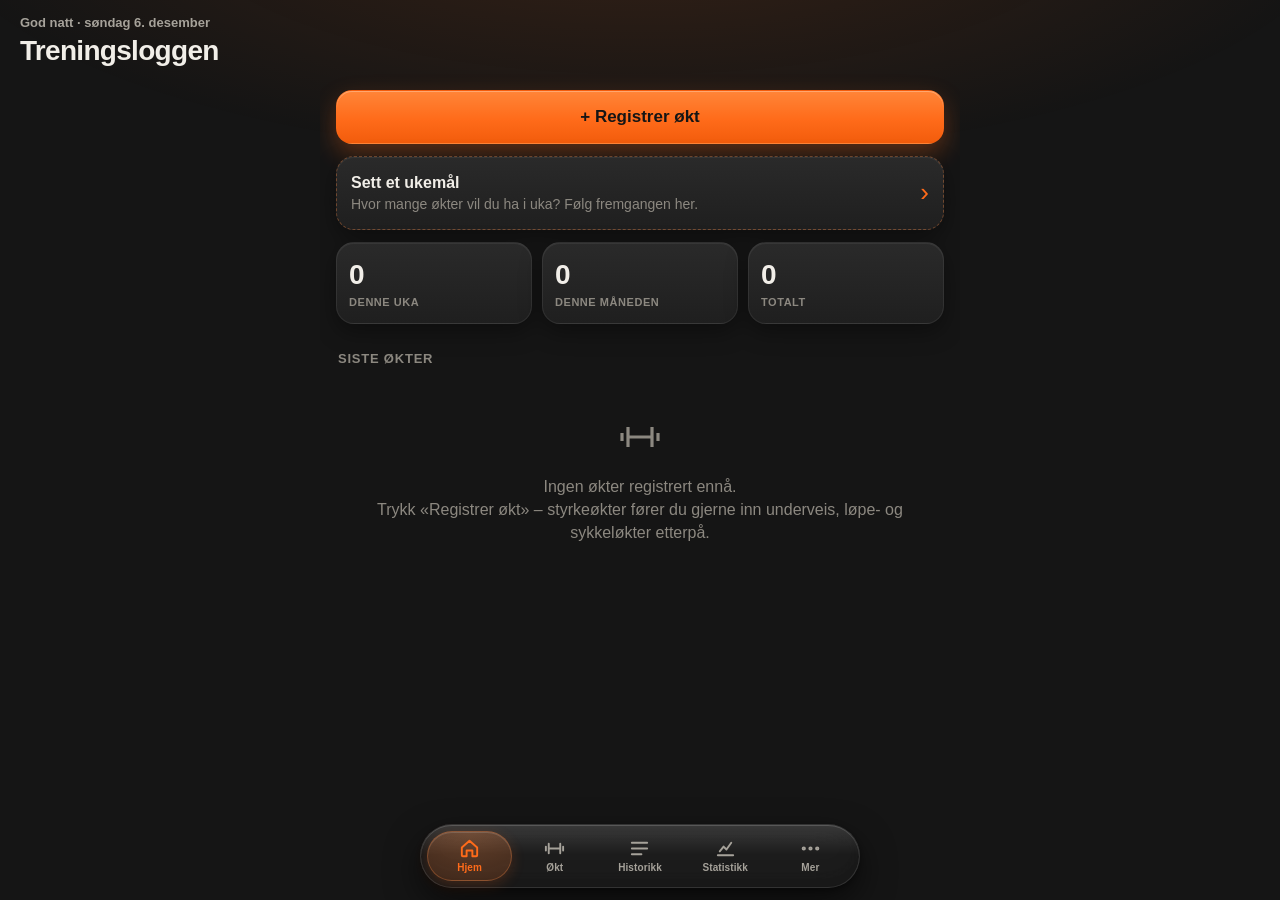
==== commit b5c97b8f: "Versjon 2.4: forbedringer etter testing på telefon - Tempo i min/km for løping (vises og kan skrives" ====
--- a/index.html
+++ b/index.html
@@ -17,7 +17,7 @@
   <title>Treningsloggen</title>
 </head>
 <body>
-  <!-- Introskjerm: logoen faller ned og lander, så tones appen fram (ca. 1 sek) -->
+  <!-- Introskjerm: logoen faller ned og lander, så tones appen fram (ca. 3 sek) -->
   <div id="splash" aria-hidden="true">
     <div class="splash-stage">
       <div class="splash-logo">
--- a/styles.css
+++ b/styles.css
@@ -33,6 +33,7 @@
 
 * { box-sizing: border-box; }
 html, body { margin: 0; }
+html { overflow-x: hidden; }
 body {
   background: var(--bg);
   color: var(--text);
@@ -56,7 +57,7 @@
   display: flex; align-items: center; gap: 4px;
   padding: calc(env(safe-area-inset-top) + 14px) 20px 12px;
   border-bottom: 1px solid transparent;
-  transition: background .25s, border-color .25s, padding .25s;
+  transition: background .25s, border-color .25s;
 }
 /* Blir glass når innholdet scrolles under */
 body.scrolled .topbar {
@@ -65,10 +66,9 @@
   border-bottom-color: var(--glass-border);
 }
 .topbar .titles { min-width: 0; }
-.topbar h1 { font-size: 30px; font-weight: 800; letter-spacing: -.025em; line-height: 1.1; transition: font-size .25s; }
-body.scrolled .topbar h1 { font-size: 20px; }
-.topbar .subtitle { font-size: 13px; font-weight: 600; color: var(--text-2); margin-bottom: 2px; transition: opacity .2s; }
-body.scrolled .topbar .subtitle { display: none; }
+/* Tittelen holder fast størrelse – endret høyde under scrolling gir hakking */
+.topbar h1 { font-size: 28px; font-weight: 800; letter-spacing: -.025em; line-height: 1.15; }
+.topbar .subtitle { font-size: 13px; font-weight: 600; color: var(--text-2); margin-bottom: 2px; }
 .icon-btn {
   display: inline-grid; place-items: center; width: 40px; height: 40px; margin-left: -10px;
   border: 0; background: none; border-radius: 12px; cursor: pointer;
@@ -77,6 +77,7 @@
 [hidden] { display: none !important; }
 
 main {
+  overflow-x: clip;
   max-width: 640px; margin: 0 auto;
   padding: 2px 16px calc(var(--tabbar-h) + var(--tabbar-gap) + env(safe-area-inset-bottom) + 28px);
   outline: none;
@@ -237,15 +238,15 @@
 #sheet-root.open { pointer-events: auto; }
 .sheet-backdrop { position: absolute; inset: 0; background: rgba(0,0,0,.6); animation: fade .15s ease-out; }
 .sheet {
-  position: absolute; left: 0; right: 0; bottom: 0; max-width: 640px; margin: 0 auto;
-  max-height: 88dvh; display: flex; flex-direction: column;
+  position: absolute; left: 0; right: 0; bottom: var(--kb, 0px); max-width: 640px; margin: 0 auto;
+  max-height: min(88dvh, calc(var(--vvh, 100dvh) - env(safe-area-inset-top) - 16px)); display: flex; flex-direction: column;
   background: var(--surface); border-radius: 18px 18px 0 0;
-  padding: 8px 16px calc(env(safe-area-inset-bottom) + 16px);
+  padding: 8px 16px calc(var(--kb-pad, env(safe-area-inset-bottom)) + 16px);
   animation: up .2s ease-out;
 }
 .sheet .grab { width: 40px; height: 5px; border-radius: 3px; background: var(--border); margin: 0 auto 10px; flex: none; }
 .sheet h2 { font-size: 18px; margin-bottom: 10px; }
-.sheet .scroll { overflow-y: auto; margin: 0 -16px; padding: 0 16px; -webkit-overflow-scrolling: touch; }
+.sheet .scroll { flex: 1 1 auto; min-height: 0; overflow-y: auto; overscroll-behavior: contain; margin: 0 -16px; padding: 0 16px; -webkit-overflow-scrolling: touch; }
 @keyframes up { from { transform: translateY(30px); opacity: .6; } }
 @keyframes fade { from { opacity: 0; } }
 
@@ -276,12 +277,14 @@
 .crosshair { stroke: var(--text-2); stroke-width: 1; stroke-dasharray: 3 3; opacity: 0; }
 .hover-dot { fill: var(--accent); stroke: var(--surface); stroke-width: 3; opacity: 0; }
 .chart-tip {
-  position: absolute; top: 0; pointer-events: none; opacity: 0; transition: opacity .1s;
+  position: absolute; top: 0; left: 0; pointer-events: none; opacity: 0; visibility: hidden; transition: opacity .1s;
   background: var(--text); color: var(--bg); border-radius: 8px; padding: 6px 9px;
-  font-size: 12px; line-height: 1.35; white-space: nowrap; box-shadow: 0 4px 14px rgba(0,0,0,.18);
+  font-size: 12px; line-height: 1.35; white-space: normal; width: max-content; max-width: min(240px, 100%); box-shadow: 0 4px 14px rgba(0,0,0,.18);
 }
 .chart-tip b { font-size: 14px; }
-.chart-wrap.hovering .crosshair, .chart-wrap.hovering .hover-dot, .chart-wrap.hovering .chart-tip { opacity: 1; }
+.chart-wrap.hovering .crosshair, .chart-wrap.hovering .hover-dot, .chart-wrap.hovering .chart-tip { opacity: 1; visibility: visible; }
+/* Usynlig tooltip skal ikke gjøre siden bredere enn skjermen */
+.chart-wrap:not(.hovering) .chart-tip { display: none; }
 
 .pr-tiles { display: grid; grid-template-columns: repeat(2, 1fr); gap: 10px; }
 .pr-tiles .tile .v { font-size: 22px; }
@@ -485,19 +488,19 @@
 html[data-style="flat"] .sheet { background: var(--surface); backdrop-filter: none; -webkit-backdrop-filter: none; }
 
 /* =========================================================
-   Introskjerm (ca. 1 sek): logoen faller ned, spretter og lander
+   Introskjerm (ca. 3 sek): logoen faller ned, spretter og lander
    ========================================================= */
 #splash {
   position: fixed; inset: 0; z-index: 100;
   display: grid; place-items: center;
   background: radial-gradient(60% 40% at 50% 45%, rgba(255, 107, 26, .16), transparent 70%), #151515;
-  animation: splash-out .28s ease-in .82s forwards;
+  animation: splash-out .35s ease-in 2.65s forwards;
 }
 .splash-stage { display: flex; flex-direction: column; align-items: center; transform: translateY(-4vh); }
 .splash-logo {
   border-radius: 23%;
   filter: drop-shadow(0 12px 28px rgba(255, 107, 26, .28));
-  animation: splash-drop .74s cubic-bezier(.45, 0, .55, 1) both;
+  animation: splash-drop 1.1s cubic-bezier(.45, 0, .55, 1) both;
   transform-origin: 50% 100%;
 }
 .splash-logo svg { display: block; }
@@ -505,11 +508,11 @@
 .splash-shadow {
   width: 78px; height: 10px; margin-top: 10px; border-radius: 50%;
   background: radial-gradient(closest-side, rgba(0, 0, 0, .65), transparent);
-  animation: splash-shadow .74s cubic-bezier(.45, 0, .55, 1) both;
+  animation: splash-shadow 1.1s cubic-bezier(.45, 0, .55, 1) both;
 }
 .splash-name {
   margin-top: 10px; font-size: 18px; font-weight: 800; letter-spacing: -.01em; color: var(--text);
-  animation: splash-name .3s ease-out .5s both;
+  animation: splash-name .5s ease-out .9s both;
 }
 @keyframes splash-drop {
   0%   { transform: translateY(-62vh) scale(.92); opacity: 0; animation-timing-function: cubic-bezier(.55, 0, 1, .45); }
@@ -535,3 +538,21 @@
   .splash-logo, .splash-shadow, .splash-name { animation: none; }
   #splash { animation-delay: .4s; }
 }
+
+/* Datofelt: iOS Safari plasserer verdien høyt i feltet – sentrer den vertikalt */
+input[type="date"] {
+  -webkit-appearance: none; appearance: none;
+  display: flex; align-items: center;
+  height: 46px; min-height: 46px; padding: 0 12px; line-height: 46px; text-align: left;
+}
+input[type="date"]::-webkit-date-and-time-value { text-align: left; margin: 0; line-height: 46px; min-height: 46px; }
+input[type="date"]::-webkit-datetime-edit { padding: 0; line-height: 46px; }
+input[type="date"]::-webkit-calendar-picker-indicator { filter: invert(.8); opacity: .8; }
+
+/* Notat fra forrige gang på en øvelse */
+.last-note {
+  margin-top: 8px; padding: 9px 12px; border-radius: 12px;
+  background: rgba(255, 194, 74, .09); border: 1px solid rgba(255, 194, 74, .28);
+  font-size: 14px; line-height: 1.4; white-space: pre-wrap;
+}
+.last-note-label { display: block; font-size: 11px; font-weight: 700; letter-spacing: .04em; text-transform: uppercase; color: var(--gold); margin-bottom: 2px; }
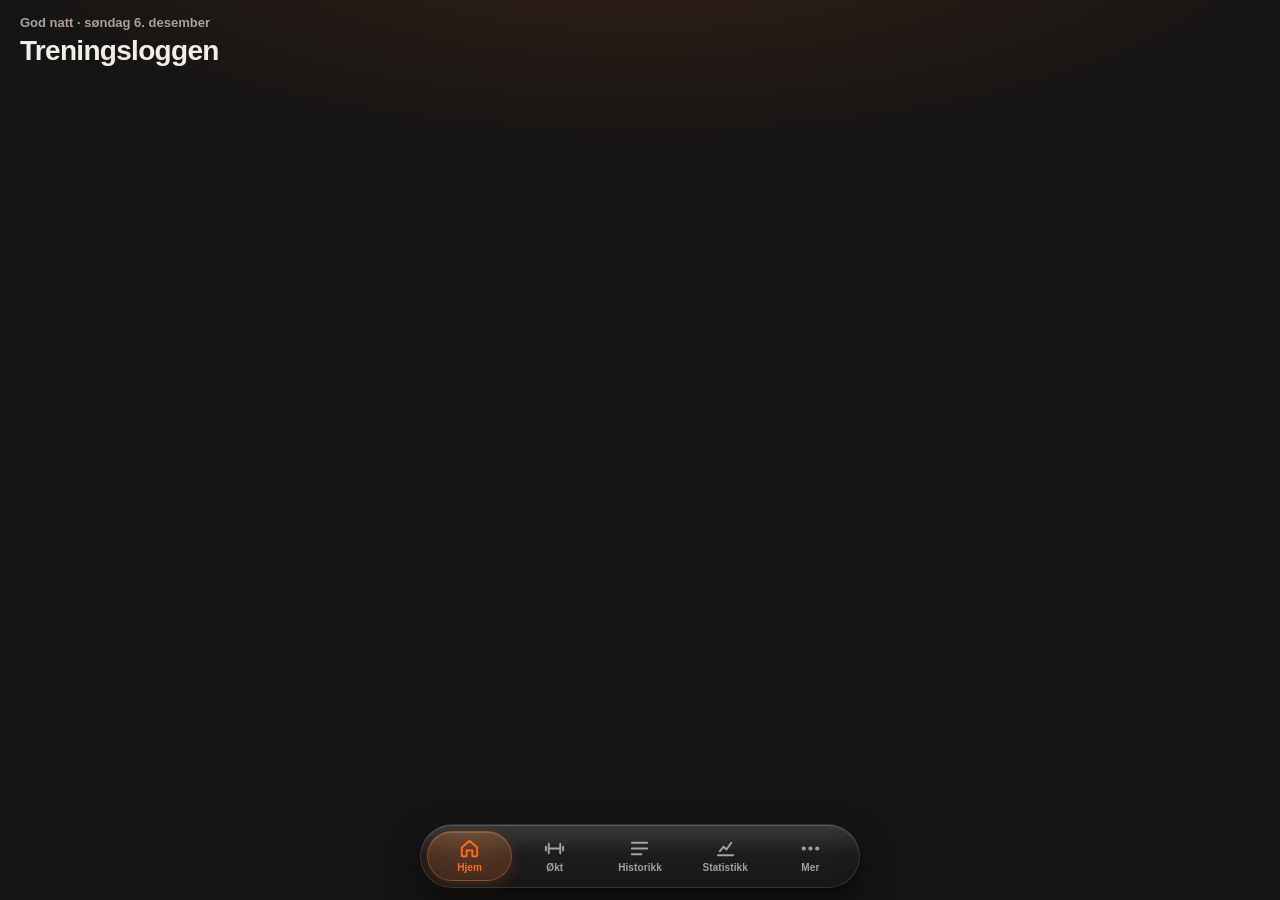
==== commit 2b2bb30a: "Versjon 2.5: favorittøkter, tidtaker, fargetemaer og ryddigere design - Favorittøkter på hjem-siden;" ====
--- a/index.html
+++ b/index.html
@@ -9,11 +9,35 @@
   <meta name="apple-mobile-web-app-status-bar-style" content="black">
   <meta name="apple-mobile-web-app-title" content="Treningsloggen">
   <meta name="description" content="Registrer styrke- og kondisjonsøkter på treningssenteret og følg fremgangen din.">
-  <link rel="manifest" href="manifest.webmanifest">
+  <link rel="manifest" id="app-manifest" href="manifest.webmanifest">
   <link rel="icon" href="icons/icon.svg" type="image/svg+xml">
-  <link rel="apple-touch-icon" href="icons/apple-touch-icon.png">
+  <link rel="apple-touch-icon" id="app-touch-icon" href="icons/apple-touch-icon.png">
+  <script>
+    // Hjemskjermikon etter telefonens tema: mørkt = original, lyst = hvit bakgrunn.
+    // iPhone/Android lagrer ikonet idet appen legges til, så valget skjer da.
+    (function () {
+      var mq = window.matchMedia && matchMedia("(prefers-color-scheme: light)");
+      function apply() {
+        var light = !!(mq && mq.matches);
+        document.getElementById("app-touch-icon").href = light ? "icons/apple-touch-icon-light.png" : "icons/apple-touch-icon.png";
+        document.getElementById("app-manifest").href = light ? "manifest-light.webmanifest" : "manifest.webmanifest";
+      }
+      apply();
+      if (mq && mq.addEventListener) mq.addEventListener("change", apply);
+    })();
+  </script>
   <link rel="stylesheet" href="styles.css">
-  <script>try { document.documentElement.dataset.style = localStorage.getItem("treningslogg.style") || "gradient"; } catch (e) {}</script>
+  <script>
+    // Sett fargetema før siden tegnes, så det ikke blinker i feil farge
+    (function () {
+      var t = "orange";
+      try { t = localStorage.getItem("treningslogg.theme") || "orange"; } catch (e) {}
+      var bg = { orange: "#151515", blue: "#f6f8fc", mint: "#0d1714" };
+      if (!bg[t]) t = "orange";
+      document.documentElement.dataset.theme = t;
+      document.querySelector('meta[name="theme-color"]').setAttribute("content", bg[t]);
+    })();
+  </script>
   <title>Treningsloggen</title>
 </head>
 <body>
@@ -21,13 +45,11 @@
   <div id="splash" aria-hidden="true">
     <div class="splash-stage">
       <div class="splash-logo">
-        <svg viewBox="0 0 512 512" width="96" height="96">
+        <!-- Bare manualen (uten ikonbakgrunnen), beskåret tett rundt formen -->
+        <svg viewBox="92 142 328 228" width="118" height="82">
           <defs>
-            <linearGradient id="splash-bg" x1="0" y1="0" x2="0" y2="1"><stop offset="0" stop-color="#2c2c2c"/><stop offset="1" stop-color="#1a1a1a"/></linearGradient>
-            <linearGradient id="splash-fg" x1="0" y1="0" x2="0" y2="1"><stop offset="0" stop-color="#ff8a3d"/><stop offset="1" stop-color="#ff6b1a"/></linearGradient>
+            <linearGradient id="splash-fg" x1="0" y1="0" x2="0" y2="1"><stop offset="0" style="stop-color: rgb(var(--accent2-rgb))"/><stop offset="1" style="stop-color: var(--accent)"/></linearGradient>
           </defs>
-          <rect width="512" height="512" rx="120" fill="url(#splash-bg)"/>
-          <rect x="1.5" y="1.5" width="509" height="509" rx="118.5" fill="none" stroke="rgba(255,255,255,.10)" stroke-width="3"/>
           <g fill="url(#splash-fg)">
             <rect x="96" y="176" width="40" height="160" rx="14"/>
             <rect x="144" y="146" width="48" height="220" rx="16"/>
@@ -49,6 +71,11 @@
     <div class="titles">
       <p class="subtitle" id="subtitle" hidden></p>
       <h1 id="title">Treningsloggen</h1>
+    </div>
+    <!-- Tidtaker for økta som registreres; ligger i topplinja og følger derfor med ved scrolling -->
+    <div class="top-timer" id="top-timer" hidden aria-live="off">
+      <svg viewBox="0 0 24 24" width="16" height="16" aria-hidden="true"><circle cx="12" cy="13" r="8" fill="none" stroke="currentColor" stroke-width="2"/><path d="M12 9v4l2.5 2M10 2h4" fill="none" stroke="currentColor" stroke-width="2" stroke-linecap="round"/></svg>
+      <span data-timer>0 min</span>
     </div>
   </header>
 
--- a/styles.css
+++ b/styles.css
@@ -1,39 +1,136 @@
-/* Fargetema: mørkt med oransje aksent */
+/* =========================================================
+   Fargetemaer. Alle farger i appen kommer fra disse tokens.
+   html[data-theme="orange" (standard) | "blue" | "mint"]
+   *-rgb-tokens brukes som rgb(var(--x-rgb) / alfa) for gjennomsiktige varianter.
+   ========================================================= */
 :root {
-  --bg: #151515;          /* bakgrunn */
-  --surface: #232323;     /* kort */
-  --surface-2: #2e2e2e;   /* felt og knapper inne i kort */
-  --text: #f1eee8;        /* tekst */
-  --text-2: #a6a29a;      /* sekundær */
-  --muted: #8c8880;
-  --border: #333232;
-  --grid: #2c2c2c;
-  --accent: #ff6b1a;      /* aksent */
-  --accent-ink: #151515;
-  --accent-soft: #3a2518;
-  --danger: #ff5d5d;
-  --gold: #ffc24a;
-  --gold-soft: #3a3018;
   --radius: 18px;
   --shadow: none;
   --tabbar-h: 64px;
   --tabbar-gap: 12px;
-  /* Glass */
+  --card-blur: none;
+}
+
+/* Oransje (standard): mørkt med varm oransje aksent */
+:root, html[data-theme="orange"] {
+  --bg: #151515;
+  --surface: #232323;
+  --surface-2: #2e2e2e;
+  --text: #f1eee8;
+  --text-2: #a6a29a;
+  --muted: #8c8880;
+  --border: #333232;
+  --grid: #2c2c2c;
+  --accent: #ff6b1a;
+  --accent-rgb: 255 107 26;
+  --accent2-rgb: 255 140 70;   /* lysere variant av aksenten (kanter, glød) */
+  --accent-ink: #151515;       /* tekst på aksentfarge */
+  --accent-soft: #3a2518;
+  --tint-rgb: 255 255 255;     /* svake nyanser og kanter oppå kort */
+  --danger: #ff5d5d;
+  --danger-rgb: 255 93 93;
+  --gold: #ffc24a;
+  --gold-rgb: 255 194 74;
+  --gold-soft: #3a3018;
   --glass-bg: rgba(36, 36, 36, .58);
   --glass-border: rgba(255, 255, 255, .10);
   --glass-hi: rgba(255, 255, 255, .16);
-  /* Kort og bakgrunn – overstyres av stilvalget nederst */
-  --card-bg: var(--surface);
-  --card-border: rgba(255, 255, 255, .06);
-  --card-shadow: none;
-  --card-blur: none;
-  --ambient: none;
+  --sheet-bg: rgba(32, 31, 30, .86);
+  --card-bg: linear-gradient(180deg, #2a2a2a, #1f1f1f);
+  --card-border: rgba(255, 255, 255, .07);
+  --card-shadow: inset 0 1px 0 rgba(255, 255, 255, .06), 0 8px 22px rgba(0, 0, 0, .35);
+  --ambient: radial-gradient(80% 40% at 50% -10%, rgb(var(--accent-rgb) / .14), transparent 70%);
+  --primary-grad: linear-gradient(180deg, #ff8538 0%, #ff6b1a 55%, #f25c0c 100%);
+  --shadow-float: 0 14px 34px rgba(0, 0, 0, .55), 0 2px 6px rgba(0, 0, 0, .35);
+  --shadow-sheet: 0 -10px 40px rgba(0, 0, 0, .5);
+  --backdrop: rgba(0, 0, 0, .6);
+  --series-strength: #ec6100;  /* validert mot kortflaten: CVD ΔE 27,5 */
+  --series-cardio: #3d96ea;
+  color-scheme: dark;
+}
+
+/* Lys blå: lyst og rent med blå aksent */
+html[data-theme="blue"] {
+  --bg: #f6f8fc;
+  --surface: #ffffff;
+  --surface-2: #eef2f8;
+  --text: #111827;
+  --text-2: #4b5563;
+  --muted: #6b7280;   /* grå */
+  --border: #e5e7eb;
+  --grid: #edf0f5;
+  --accent: #2563eb;
+  --accent-rgb: 37 99 235;
+  --accent2-rgb: 96 165 250;   /* highlight #60a5fa */
+  --accent-ink: #ffffff;
+  --accent-soft: #dbeafe;
+  --tint-rgb: 17 24 39;
+  --danger: #dc2626;
+  --danger-rgb: 220 38 38;
+  --gold: #b45309;
+  --gold-rgb: 217 119 6;
+  --gold-soft: #fef3c7;
+  --glass-bg: rgba(255, 255, 255, .74);
+  --glass-border: rgba(17, 24, 39, .08);
+  --glass-hi: rgba(255, 255, 255, .9);
+  --sheet-bg: rgba(255, 255, 255, .94);
+  --card-bg: linear-gradient(180deg, #ffffff, #fbfcfe);
+  --card-border: rgba(17, 24, 39, .07);
+  --card-shadow: 0 1px 2px rgba(17, 24, 39, .05), 0 6px 18px rgba(17, 24, 39, .06);
+  --ambient: radial-gradient(80% 40% at 50% -10%, rgba(37, 99, 235, .10), transparent 70%);
+  --primary-grad: linear-gradient(180deg, #3b82f6 0%, #2563eb 55%, #1d4ed8 100%);
+  --shadow-float: 0 10px 30px rgba(17, 24, 39, .14), 0 2px 6px rgba(17, 24, 39, .08);
+  --shadow-sheet: 0 -8px 30px rgba(17, 24, 39, .12);
+  --backdrop: rgba(17, 24, 39, .35);
+  --series-strength: #2563eb;  /* validert mot hvit: CVD ΔE 31 */
+  --series-cardio: #ea580c;
+  color-scheme: light;
+}
+
+/* Mint: mørk skoggrønn med friskt mintgrønn aksent */
+html[data-theme="mint"] {
+  --bg: #0d1714;
+  --surface: #18221f;
+  --surface-2: #22302b;
+  --text: #f3f1e8;
+  --text-2: #78918a;
+  --muted: #7a928b;
+  --border: #25332e;
+  --grid: #1f2b27;
+  --accent: #62e6b5;
+  --accent-rgb: 98 230 181;
+  --accent2-rgb: 140 240 203;
+  --accent-ink: #0d1714;
+  --accent-soft: #173a30;
+  --tint-rgb: 255 255 255;
+  --danger: #ff6b6b;
+  --danger-rgb: 255 107 107;
+  --gold: #ffc24a;
+  --gold-rgb: 255 194 74;
+  --gold-soft: #33301a;
+  --glass-bg: rgba(24, 34, 31, .62);
+  --glass-border: rgba(255, 255, 255, .09);
+  --glass-hi: rgba(255, 255, 255, .14);
+  --sheet-bg: rgba(22, 32, 29, .88);
+  --card-bg: linear-gradient(180deg, #1c2824, #151f1c);
+  --card-border: rgba(255, 255, 255, .07);
+  --card-shadow: inset 0 1px 0 rgba(255, 255, 255, .05), 0 8px 22px rgba(0, 0, 0, .35);
+  --ambient: radial-gradient(80% 40% at 50% -10%, rgba(98, 230, 181, .12), transparent 70%);
+  --primary-grad: linear-gradient(180deg, #8af0c9 0%, #62e6b5 55%, #3fd39d 100%);
+  --shadow-float: 0 14px 34px rgba(0, 0, 0, .55), 0 2px 6px rgba(0, 0, 0, .35);
+  --shadow-sheet: 0 -10px 40px rgba(0, 0, 0, .5);
+  --backdrop: rgba(0, 0, 0, .6);
+  --series-strength: #00ac7c;  /* validert mot kortflaten: CVD ΔE 18,7 */
+  --series-cardio: #7679de;
   color-scheme: dark;
 }
 
 * { box-sizing: border-box; }
 html, body { margin: 0; }
-html { overflow-x: hidden; }
+/* clip (ikke hidden): hindrer sidelengs scrolling uten å gjøre html til eget scrollområde,
+   noe som på iPhone kan få faste elementer (menyen) til å flyte med ved scrolling.
+   manipulation: slår av dobbelttrykk-zoom, som også forskyver faste elementer. */
+html { overflow-x: clip; touch-action: manipulation; -webkit-text-size-adjust: 100%; text-size-adjust: 100%; }
 body {
   background: var(--bg);
   color: var(--text);
@@ -85,7 +182,7 @@
 
 /* ---------- Svevende glass-meny ---------- */
 .tabbar {
-  position: fixed; z-index: 20; left: 50%; transform: translateX(-50%);
+  position: fixed; z-index: 20; left: 0; right: 0; margin: 0 auto; /* uten transform – mer stabil på iOS */
   bottom: calc(env(safe-area-inset-bottom) + var(--tabbar-gap));
   width: min(calc(100% - 28px), 440px); height: var(--tabbar-h);
   display: grid; grid-template-columns: repeat(5, 1fr); padding: 6px;
@@ -93,7 +190,7 @@
   background: var(--glass-bg);
   backdrop-filter: blur(24px) saturate(190%); -webkit-backdrop-filter: blur(24px) saturate(190%);
   border: 1px solid var(--glass-border);
-  box-shadow: 0 14px 34px rgba(0, 0, 0, .55), 0 2px 6px rgba(0, 0, 0, .35),
+  box-shadow: var(--shadow-float),
     inset 0 1px 0 var(--glass-hi), inset 0 -10px 18px rgba(0, 0, 0, .18);
 }
 /* Lysrefleks øverst på glasset */
@@ -105,9 +202,9 @@
 .tab-indicator {
   position: absolute; top: 6px; bottom: 6px; left: 6px; width: calc((100% - 12px) / 5);
   border-radius: 999px;
-  background: radial-gradient(120% 140% at 50% 0%, rgba(255, 140, 70, .30), rgba(255, 107, 26, .14));
-  border: 1px solid rgba(255, 140, 70, .30);
-  box-shadow: inset 0 1px 0 rgba(255, 255, 255, .14), 0 4px 14px rgba(255, 107, 26, .18);
+  background: radial-gradient(120% 140% at 50% 0%, rgb(var(--accent2-rgb) / .30), rgb(var(--accent-rgb) / .14));
+  border: 1px solid rgb(var(--accent2-rgb) / .30);
+  box-shadow: inset 0 1px 0 rgba(255, 255, 255, .14), 0 4px 14px rgb(var(--accent-rgb) / .18);
   transition: transform .5s cubic-bezier(.3, 1.35, .45, 1);
 }
 .tabbar a {
@@ -236,7 +333,7 @@
 /* ---------- Sheet ---------- */
 #sheet-root { position: fixed; inset: 0; z-index: 50; pointer-events: none; }
 #sheet-root.open { pointer-events: auto; }
-.sheet-backdrop { position: absolute; inset: 0; background: rgba(0,0,0,.6); animation: fade .15s ease-out; }
+.sheet-backdrop { position: absolute; inset: 0; background: var(--backdrop); animation: fade .15s ease-out; }
 .sheet {
   position: absolute; left: 0; right: 0; bottom: var(--kb, 0px); max-width: 640px; margin: 0 auto;
   max-height: min(88dvh, calc(var(--vvh, 100dvh) - env(safe-area-inset-top) - 16px)); display: flex; flex-direction: column;
@@ -373,7 +470,7 @@
 .goal-count { font-size: 15px; color: var(--text-2); margin-top: 4px; }
 .goal-count b { font-size: 34px; font-weight: 800; color: var(--text); letter-spacing: -.02em; margin-right: 2px; font-variant-numeric: tabular-nums; }
 .goal-track { position: relative; height: 14px; margin: 10px 0 12px; border-radius: 999px; background: var(--surface-2); overflow: hidden; }
-.goal-fill { height: 100%; border-radius: 999px; background: linear-gradient(90deg, #ff8a3d, var(--accent)); transition: width .6s cubic-bezier(.2, .8, .2, 1); }
+.goal-fill { height: 100%; border-radius: 999px; background: linear-gradient(90deg, rgb(var(--accent2-rgb)), var(--accent)); transition: width .6s cubic-bezier(.2, .8, .2, 1); }
 .goal-tick { position: absolute; top: 0; bottom: 0; width: 2px; margin-left: -1px; background: var(--surface); }
 .goal-msg { font-weight: 650; margin-bottom: 6px; }
 .goal-done { border-color: var(--accent); }
@@ -381,111 +478,70 @@
 .goal-streak { color: var(--accent); font-weight: 700; }
 
 /* =========================================================
-   Utseende – tre stiler som kan velges under Mer → Utseende
-   html[data-style="glass" | "gradient" | "flat"]
+   Felles utseende (Gradient – fast stil). Fargene kommer fra temaet.
    ========================================================= */
-
-/* Felles: kort, fliser og mapper bruker stil-tokens */
 .card, .tile, .folder {
   background: var(--card-bg);
   border: 1px solid var(--card-border);
   box-shadow: var(--card-shadow);
-  backdrop-filter: var(--card-blur); -webkit-backdrop-filter: var(--card-blur);
 }
 .tile { border-radius: var(--radius); }
 .folder { border-radius: 16px; }
 .section-title { margin-top: 26px; }
 
-/* Hovedknapp med varm glød */
+/* Hovedknapp med glød i aksentfargen */
 .btn.primary {
-  background: linear-gradient(180deg, #ff8538 0%, #ff6b1a 55%, #f25c0c 100%);
-  box-shadow: 0 10px 24px rgba(255, 107, 26, .30), inset 0 1px 0 rgba(255, 255, 255, .28);
+  background: var(--primary-grad);
+  box-shadow: 0 10px 24px rgb(var(--accent-rgb) / .30), inset 0 1px 0 rgba(255, 255, 255, .28);
 }
 .btn.big { border-radius: 16px; }
-.btn.ghost, .btn.danger { background: rgba(255, 255, 255, .03); border-color: var(--card-border); }
+.btn.ghost, .btn.danger { background: rgb(var(--tint-rgb) / .03); border-color: var(--card-border); }
 
 /* Ukemål som «hero»-kort */
 .goal-card:not(.goal-empty) {
   position: relative; overflow: hidden; padding: 18px;
   background:
-    radial-gradient(130% 120% at 100% 0%, rgba(255, 107, 26, .20), transparent 55%),
+    radial-gradient(130% 120% at 100% 0%, rgb(var(--accent-rgb) / .20), transparent 55%),
     var(--card-bg);
 }
-.goal-track { height: 12px; background: rgba(255, 255, 255, .07); box-shadow: inset 0 1px 2px rgba(0, 0, 0, .4); }
-.goal-fill { box-shadow: 0 0 14px rgba(255, 107, 26, .55); }
-.goal-tick { background: rgba(21, 21, 21, .85); }
+.goal-track { height: 12px; background: rgb(var(--tint-rgb) / .07); box-shadow: inset 0 1px 2px rgba(0, 0, 0, .25); }
+.goal-fill { box-shadow: 0 0 14px rgb(var(--accent-rgb) / .55); }
+.goal-tick { background: var(--surface); }
 
 .tile .v { font-size: 28px; }
 .tile .l { text-transform: uppercase; letter-spacing: .05em; font-size: 11px; }
 
-/* Glass: gjennomskinnelige kort over varm glød */
-html[data-style="glass"] {
-  --ambient:
-    radial-gradient(70% 45% at 10% -5%, rgba(255, 107, 26, .26), transparent 70%),
-    radial-gradient(60% 40% at 100% 35%, rgba(255, 150, 70, .10), transparent 70%),
-    radial-gradient(70% 40% at 20% 100%, rgba(255, 107, 26, .10), transparent 70%);
-  --card-bg: linear-gradient(180deg, rgba(48, 46, 44, .62), rgba(34, 33, 32, .58));
-  --card-border: rgba(255, 255, 255, .09);
-  --card-shadow: inset 0 1px 0 rgba(255, 255, 255, .07), 0 10px 30px rgba(0, 0, 0, .28);
-  --card-blur: blur(18px) saturate(160%);
-}
-
-/* Gradient (standard): solide kort med dybde og diskret glød */
-:root, html[data-style="gradient"] {
-  --ambient: radial-gradient(80% 40% at 50% -10%, rgba(255, 107, 26, .14), transparent 70%);
-  --card-bg: linear-gradient(180deg, #2a2a2a, #1f1f1f);
-  --card-border: rgba(255, 255, 255, .07);
-  --card-shadow: inset 0 1px 0 rgba(255, 255, 255, .06), 0 8px 22px rgba(0, 0, 0, .35);
-  --card-blur: none;
-}
-
-/* Flat: rent og minimalistisk */
-html[data-style="flat"] {
-  --ambient: none;
-  --card-bg: var(--surface);
-  --card-border: transparent;
-  --card-shadow: none;
-  --card-blur: none;
-}
-html[data-style="flat"] .btn.primary { background: var(--accent); box-shadow: none; }
-html[data-style="flat"] .goal-card:not(.goal-empty) { background: var(--surface); }
-
-/* Forhåndsvisning i Utseende-valget */
-.style-picker { display: grid; grid-template-columns: repeat(3, 1fr); gap: 10px; }
-.style-option {
+/* Velg fargetema (Mer → Utseende) */
+.theme-picker { display: grid; grid-template-columns: repeat(3, 1fr); gap: 10px; }
+.theme-option {
   display: flex; flex-direction: column; gap: 8px; padding: 8px; border-radius: 16px; cursor: pointer;
-  border: 1.5px solid var(--card-border); background: rgba(255, 255, 255, .02); color: var(--text-2);
+  border: 1.5px solid var(--card-border); background: rgb(var(--tint-rgb) / .02); color: var(--text-2);
   font-size: 13px; font-weight: 650; text-align: center;
 }
-.style-option[aria-pressed="true"] { border-color: var(--accent); color: var(--text); }
-.style-swatch { position: relative; height: 92px; border-radius: 11px; overflow: hidden; background: #151515; }
-.style-swatch i { position: absolute; left: 8px; right: 8px; height: 22px; border-radius: 7px; }
-.style-swatch i:nth-child(1) { top: 10px; }
-.style-swatch i:nth-child(2) { top: 38px; }
-.style-swatch b { position: absolute; left: 14px; right: 14px; bottom: 7px; height: 16px; border-radius: 999px;
-  background: rgba(60, 60, 60, .7); border: 1px solid rgba(255, 255, 255, .14); }
-.sw-glass { background: radial-gradient(90% 60% at 10% 0%, rgba(255, 107, 26, .45), transparent 70%), #151515; }
-.sw-glass i { background: rgba(70, 66, 62, .55); border: 1px solid rgba(255, 255, 255, .12); }
-.sw-gradient { background: radial-gradient(90% 50% at 50% -10%, rgba(255, 107, 26, .25), transparent 70%), #151515; }
-.sw-gradient i { background: linear-gradient(180deg, #2c2c2c, #1e1e1e); border: 1px solid rgba(255, 255, 255, .08); }
-.sw-flat i { background: #232323; }
-
-/* Fremhevede kort beholder aksenten over stilvalget */
+.theme-option[aria-pressed="true"] { border-color: var(--accent); color: var(--text); }
+/* Forhåndsvisningen bruker temaets egne farger (satt inline fra app.js) */
+.theme-swatch { position: relative; height: 96px; border-radius: 11px; overflow: hidden; background: var(--p-bg); border: 1px solid rgb(var(--tint-rgb) / .08); }
+.theme-swatch i { position: absolute; left: 8px; right: 8px; height: 24px; border-radius: 7px; background: var(--p-card); }
+.theme-swatch i:nth-child(1) { top: 9px; }
+.theme-swatch i:nth-child(2) { top: 39px; }
+.theme-swatch i::before { content: ""; position: absolute; left: 7px; top: 8px; width: 38%; height: 4px; border-radius: 2px; background: var(--p-text); opacity: .8; }
+.theme-swatch b { position: absolute; left: 14px; right: 14px; bottom: 8px; height: 16px; border-radius: 999px; background: var(--p-accent); }
+
+/* Fremhevede kort */
 .card.active-banner {
-  background: radial-gradient(120% 140% at 0% 0%, rgba(255, 107, 26, .30), rgba(255, 107, 26, .10));
-  border-color: rgba(255, 140, 70, .35);
-}
-.card.goal-done { border-color: rgba(255, 140, 70, .55); }
-.card.goal-empty { border-style: dashed; border-color: rgba(255, 140, 70, .35); }
+  background: radial-gradient(120% 140% at 0% 0%, rgb(var(--accent-rgb) / .30), rgb(var(--accent-rgb) / .10));
+  border-color: rgb(var(--accent2-rgb) / .35);
+}
+.card.goal-done { border-color: rgb(var(--accent2-rgb) / .55); }
+.card.goal-empty { border-style: dashed; border-color: rgb(var(--accent2-rgb) / .35); }
 
 /* Bunnark i glass */
 .sheet {
-  background: rgba(32, 31, 30, .86);
+  background: var(--sheet-bg);
   backdrop-filter: blur(28px) saturate(180%); -webkit-backdrop-filter: blur(28px) saturate(180%);
   border: 1px solid var(--glass-border); border-bottom: 0;
-  box-shadow: 0 -10px 40px rgba(0, 0, 0, .5), inset 0 1px 0 var(--glass-hi);
-}
-html[data-style="flat"] .sheet { background: var(--surface); backdrop-filter: none; -webkit-backdrop-filter: none; }
+  box-shadow: var(--shadow-sheet), inset 0 1px 0 var(--glass-hi);
+}
 
 /* =========================================================
    Introskjerm (ca. 3 sek): logoen faller ned, spretter og lander
@@ -493,20 +549,19 @@
 #splash {
   position: fixed; inset: 0; z-index: 100;
   display: grid; place-items: center;
-  background: radial-gradient(60% 40% at 50% 45%, rgba(255, 107, 26, .16), transparent 70%), #151515;
+  background: radial-gradient(60% 40% at 50% 45%, rgb(var(--accent-rgb) / .16), transparent 70%), var(--bg);
   animation: splash-out .35s ease-in 2.65s forwards;
 }
 .splash-stage { display: flex; flex-direction: column; align-items: center; transform: translateY(-4vh); }
 .splash-logo {
-  border-radius: 23%;
-  filter: drop-shadow(0 12px 28px rgba(255, 107, 26, .28));
+  filter: drop-shadow(0 10px 24px rgb(var(--accent-rgb) / .35));
   animation: splash-drop 1.1s cubic-bezier(.45, 0, .55, 1) both;
   transform-origin: 50% 100%;
 }
 .splash-logo svg { display: block; }
 /* Skygge på «gulvet» som vokser når logoen nærmer seg */
 .splash-shadow {
-  width: 78px; height: 10px; margin-top: 10px; border-radius: 50%;
+  width: 104px; height: 10px; margin-top: 12px; border-radius: 50%;
   background: radial-gradient(closest-side, rgba(0, 0, 0, .65), transparent);
   animation: splash-shadow 1.1s cubic-bezier(.45, 0, .55, 1) both;
 }
@@ -552,7 +607,148 @@
 /* Notat fra forrige gang på en øvelse */
 .last-note {
   margin-top: 8px; padding: 9px 12px; border-radius: 12px;
-  background: rgba(255, 194, 74, .09); border: 1px solid rgba(255, 194, 74, .28);
+  background: rgb(var(--gold-rgb) / .09); border: 1px solid rgb(var(--gold-rgb) / .28);
   font-size: 14px; line-height: 1.4; white-space: pre-wrap;
 }
 .last-note-label { display: block; font-size: 11px; font-weight: 700; letter-spacing: .04em; text-transform: uppercase; color: var(--gold); margin-bottom: 2px; }
+
+/* ---------- Flervalg i øvelsesvelgeren ---------- */
+.ex-option.pick { justify-content: flex-start; gap: 12px; }
+.ex-option.pick .pick-name { flex: 1; }
+.pick-check {
+  flex: none; width: 24px; height: 24px; border-radius: 50%;
+  border: 2px solid rgb(var(--tint-rgb) / .22); display: grid; place-items: center;
+  transition: background .15s, border-color .15s;
+}
+.ex-option.pick[aria-pressed="true"] .pick-check { background: var(--accent); border-color: var(--accent); }
+.ex-option.pick[aria-pressed="true"] .pick-check::after {
+  content: ""; width: 6px; height: 11px; margin-top: -2px;
+  border: solid var(--accent-ink); border-width: 0 2.5px 2.5px 0; transform: rotate(45deg);
+}
+.ex-option.pick[aria-pressed="true"] .pick-name { color: var(--text); font-weight: 650; }
+.picker-footer { flex: none; padding-top: 10px; margin: 0 -16px; padding-left: 16px; padding-right: 16px; border-top: 1px solid var(--card-border); }
+
+/* Øvelse som mangler verdier ved lagring */
+.card.needs-values { border-color: var(--danger); animation: needs-values 1.2s ease-out; }
+@keyframes needs-values { 0%, 30% { box-shadow: 0 0 0 4px rgb(var(--danger-rgb) / .35); } 100% { box-shadow: var(--card-shadow); } }
+
+/* ---------- Tidtaker ---------- */
+.top-timer {
+  margin-left: auto; flex: none;
+  display: inline-flex; align-items: center; gap: 6px;
+  padding: 7px 12px; border-radius: 999px;
+  font-size: 14px; font-weight: 700; font-variant-numeric: tabular-nums; color: var(--accent);
+  background: var(--glass-bg); border: 1px solid rgb(var(--accent2-rgb) / .35);
+  backdrop-filter: blur(16px) saturate(170%); -webkit-backdrop-filter: blur(16px) saturate(170%);
+  box-shadow: inset 0 1px 0 var(--glass-hi), 0 4px 14px rgba(0, 0, 0, .3);
+}
+.timer-row { display: flex; align-items: center; justify-content: space-between; gap: 12px; margin-top: 12px; }
+.timer-big { font-size: 28px; font-weight: 800; letter-spacing: -.02em; font-variant-numeric: tabular-nums; color: var(--text); }
+
+/* ---------- Ukediagram: styrke og kondisjon (fargene kommer fra temaet) ---------- */
+.bar-strength { fill: var(--series-strength); }
+.bar-cardio { fill: var(--series-cardio); }
+.legend { display: flex; flex-wrap: wrap; gap: 6px 16px; margin: 4px 0 8px; font-size: 13px; color: var(--text-2); }
+.legend span { display: inline-flex; align-items: center; gap: 6px; }
+.legend b { color: var(--text); font-variant-numeric: tabular-nums; }
+.sw { display: inline-block; width: 10px; height: 10px; border-radius: 3px; vertical-align: -1px; margin-right: 4px; }
+.sw-strength { background: var(--series-strength); }
+.sw-cardio { background: var(--series-cardio); }
+.chart-tip .sw { margin-right: 3px; }
+
+/* Menyen skjules mens tastaturet er oppe (iOS kan ellers plassere den feil) */
+.tabbar { transition: opacity .15s; }
+body.kb-open .tabbar { opacity: 0; pointer-events: none; }
+
+/* ---------- Hjem: siste økter med fargepreg ---------- */
+.recent-list .card.wo-item {
+  background:
+    linear-gradient(135deg, rgb(var(--accent-rgb) / .16), rgb(var(--accent-rgb) / .03) 60%),
+    var(--card-bg);
+  border-color: rgb(var(--accent2-rgb) / .30);
+  box-shadow: inset 3px 0 0 var(--accent), var(--card-shadow);
+}
+.recent-list .wo-item .date { color: var(--text); }
+.history-btn {
+  margin-top: 4px; border-radius: 16px; min-height: 50px;
+  background: linear-gradient(180deg, rgb(var(--accent-rgb) / .22), rgb(var(--accent-rgb) / .12));
+  border: 1px solid rgb(var(--accent2-rgb) / .40); color: var(--accent); font-weight: 700;
+}
+.history-btn span { font-size: 20px; line-height: 1; margin-left: 2px; }
+
+/* ---------- Favorittøkter ---------- */
+.fav-grid { display: grid; grid-template-columns: 1fr 1fr; gap: 10px; }
+.fav-card {
+  position: relative; display: flex; min-height: 108px; border-radius: var(--radius);
+  background: radial-gradient(120% 100% at 100% 0%, rgb(var(--gold-rgb) / .12), transparent 60%), var(--card-bg);
+  border: 1px solid var(--card-border); box-shadow: var(--card-shadow); overflow: hidden;
+}
+.fav-main {
+  flex: 1; display: flex; flex-direction: column; align-items: flex-start; gap: 3px; text-align: left;
+  padding: 12px 34px 12px 12px; border: 0; background: none; cursor: pointer; min-width: 0;
+}
+.fav-main:active { background: rgb(var(--tint-rgb) / .04); }
+.fav-name { font-size: 16px; font-weight: 750; letter-spacing: -.01em; }
+.fav-name::before { content: "★ "; color: var(--gold); }
+.fav-meta { font-size: 12px; font-weight: 700; color: var(--accent); text-transform: uppercase; letter-spacing: .04em; }
+.fav-list { font-size: 13px; color: var(--text-2); line-height: 1.35; display: -webkit-box; -webkit-line-clamp: 2; -webkit-box-orient: vertical; overflow: hidden; }
+.fav-menu { position: absolute; top: 4px; right: 4px; margin: 0; width: 34px; height: 34px; color: var(--muted); }
+.fav-new {
+  flex-direction: column; align-items: center; justify-content: center; gap: 4px; cursor: pointer;
+  border: 1.5px dashed rgb(var(--accent2-rgb) / .45); background: rgb(var(--accent-rgb) / .05);
+  color: var(--accent); font-weight: 700; font-size: 14px;
+}
+.fav-plus { font-size: 28px; line-height: 1; font-weight: 400; }
+
+/* Velg vanlig økt eller favorittøkt */
+.start-option {
+  display: flex; align-items: center; gap: 12px; width: 100%; text-align: left; cursor: pointer;
+  padding: 12px; margin-top: 8px; border-radius: 14px;
+  border: 1px solid var(--card-border); background: rgb(var(--tint-rgb) / .03);
+}
+.start-option:active { background: rgb(var(--tint-rgb) / .07); }
+.start-option b { display: block; font-size: 16px; }
+.start-option .small { display: block; margin-top: 1px; }
+.start-icon {
+  flex: none; display: grid; place-items: center; width: 40px; height: 40px; border-radius: 12px;
+  background: var(--accent); color: var(--accent-ink); font-size: 20px; font-weight: 800;
+}
+.start-icon.fav { background: rgb(var(--gold-rgb) / .16); color: var(--gold); }
+
+/* Øvelseslista i favorittøkt-redigering */
+.tpl-list { padding: 4px 10px; }
+.tpl-row { display: flex; align-items: center; gap: 8px; padding: 6px 0; border-bottom: 1px solid var(--card-border); }
+.tpl-row:last-child { border-bottom: 0; }
+.tpl-name { flex: 1; display: flex; flex-direction: column; font-weight: 600; min-width: 0; }
+.tpl-row .del-btn { width: 36px; height: 36px; font-size: 18px; }
+.tpl-row .del-btn:disabled { opacity: .25; }
+
+/* Overskrift med liten +-knapp (Mine favorittøkter) */
+.section-head { display: flex; align-items: center; justify-content: space-between; gap: 10px; margin: 26px 2px 8px; }
+.section-head .section-title { margin: 0; }
+.add-round {
+  display: grid; place-items: center; width: 32px; height: 32px; border-radius: 50%; cursor: pointer;
+  color: var(--accent); background: rgb(var(--accent-rgb) / .14); border: 1px solid rgb(var(--accent2-rgb) / .40);
+}
+.add-round:active { transform: scale(.92); }
+
+/* Streak på ukemålet */
+.goal-top { display: flex; align-items: flex-start; justify-content: space-between; gap: 12px; }
+.streak {
+  display: flex; align-items: center; gap: 8px; padding: 8px 12px 8px 10px; border-radius: 14px;
+  background: rgb(var(--accent-rgb) / .14); border: 1px solid rgb(var(--accent2-rgb) / .35);
+}
+.streak-flame { font-size: 24px; line-height: 1; }
+.streak b { display: block; font-size: 22px; font-weight: 800; line-height: 1; font-variant-numeric: tabular-nums; }
+.streak div span { display: block; font-size: 11px; font-weight: 700; text-transform: uppercase; letter-spacing: .04em; color: var(--text-2); margin-top: 2px; }
+.streak-zero { background: rgb(var(--tint-rgb) / .04); border-color: var(--card-border); }
+.streak-zero .streak-flame { filter: grayscale(1); opacity: .5; }
+
+/* Hurtigknapp «Gjenta» på siste økter */
+/* Samme stil som +-knappen (add-round); bare plasseringen er egen */
+.quick-repeat { position: absolute; right: 12px; bottom: 12px; }
+.recent-list .wo-wrap .wo-item { padding-bottom: 14px; }
+.recent-list .wo-item .meta { padding-right: 44px; }
+/* Infolinja på øktkort: hele elementer brytes til ny linje, ikke ord inni dem */
+.wo-item .meta { flex-wrap: wrap; row-gap: 2px; }
+.wo-item .meta span { white-space: nowrap; }
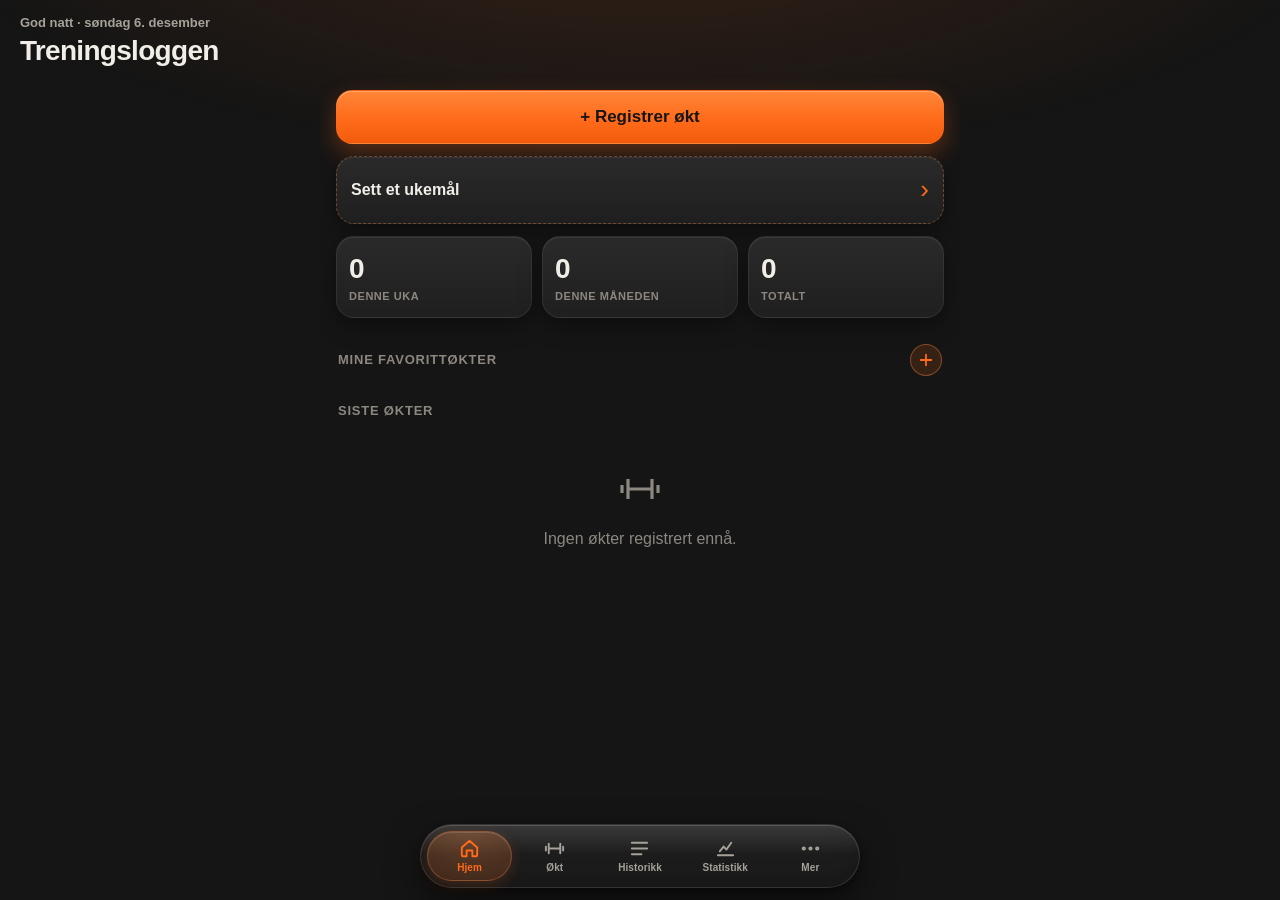
==== commit 88572679: "Versjon 2.6: ny statistikkside, lys/mørk modus, søk i historikk og trendkort - Statistikk: personlig" ====
--- a/index.html
+++ b/index.html
@@ -28,14 +28,26 @@
   </script>
   <link rel="stylesheet" href="styles.css">
   <script>
-    // Sett fargetema før siden tegnes, så det ikke blinker i feil farge
+    // Sett farge og modus før siden tegnes, så det ikke blinker i feil farge.
+    // Modus: "dark" | "light" | "auto" (følger telefonen). Standard: mørk oransje.
     (function () {
-      var t = "orange";
-      try { t = localStorage.getItem("treningslogg.theme") || "orange"; } catch (e) {}
-      var bg = { orange: "#151515", blue: "#f6f8fc", mint: "#0d1714" };
-      if (!bg[t]) t = "orange";
-      document.documentElement.dataset.theme = t;
-      document.querySelector('meta[name="theme-color"]').setAttribute("content", bg[t]);
+      var t = "orange", m = null;
+      try { t = localStorage.getItem("treningslogg.theme") || "orange"; m = localStorage.getItem("treningslogg.mode"); } catch (e) {}
+      if (["orange", "blue", "mint"].indexOf(t) < 0) t = "orange";
+      // Fra forrige versjon var «Lys blå» et lyst tema – behold det utseendet
+      if (!m) m = t === "blue" ? "light" : "dark";
+      var mq = window.matchMedia && matchMedia("(prefers-color-scheme: light)");
+      function apply() {
+        var mode = m === "auto" ? (mq && mq.matches ? "light" : "dark") : m;
+        var el = document.documentElement;
+        el.dataset.theme = t;
+        el.dataset.mode = mode;
+        var bg = mode === "light" ? "#f6f8fc" : t === "mint" ? "#0d1714" : "#151515";
+        document.querySelector('meta[name="theme-color"]').setAttribute("content", bg);
+      }
+      apply();
+      window.__applyAppearance = function (theme, mode) { t = theme; m = mode; apply(); };
+      if (mq && mq.addEventListener) mq.addEventListener("change", function () { if (m === "auto") apply(); });
     })();
   </script>
   <title>Treningsloggen</title>
--- a/styles.css
+++ b/styles.css
@@ -1,6 +1,7 @@
 /* =========================================================
-   Fargetemaer. Alle farger i appen kommer fra disse tokens.
-   html[data-theme="orange" (standard) | "blue" | "mint"]
+   Fargesystem: modus × farge
+   html[data-mode="dark" | "light"]   – flater, tekst, glass og skygger
+   html[data-theme="orange" | "blue" | "mint"] – aksentfargen i hver modus
    *-rgb-tokens brukes som rgb(var(--x-rgb) / alfa) for gjennomsiktige varianter.
    ========================================================= */
 :root {
@@ -11,8 +12,8 @@
   --card-blur: none;
 }
 
-/* Oransje (standard): mørkt med varm oransje aksent */
-:root, html[data-theme="orange"] {
+/* ---------- Mørk modus (utgangspunkt: Oransje) ---------- */
+:root, html[data-mode="dark"] {
   --bg: #151515;
   --surface: #232323;
   --surface-2: #2e2e2e;
@@ -21,11 +22,6 @@
   --muted: #8c8880;
   --border: #333232;
   --grid: #2c2c2c;
-  --accent: #ff6b1a;
-  --accent-rgb: 255 107 26;
-  --accent2-rgb: 255 140 70;   /* lysere variant av aksenten (kanter, glød) */
-  --accent-ink: #151515;       /* tekst på aksentfarge */
-  --accent-soft: #3a2518;
   --tint-rgb: 255 255 255;     /* svake nyanser og kanter oppå kort */
   --danger: #ff5d5d;
   --danger-rgb: 255 93 93;
@@ -40,30 +36,22 @@
   --card-border: rgba(255, 255, 255, .07);
   --card-shadow: inset 0 1px 0 rgba(255, 255, 255, .06), 0 8px 22px rgba(0, 0, 0, .35);
   --ambient: radial-gradient(80% 40% at 50% -10%, rgb(var(--accent-rgb) / .14), transparent 70%);
-  --primary-grad: linear-gradient(180deg, #ff8538 0%, #ff6b1a 55%, #f25c0c 100%);
   --shadow-float: 0 14px 34px rgba(0, 0, 0, .55), 0 2px 6px rgba(0, 0, 0, .35);
   --shadow-sheet: 0 -10px 40px rgba(0, 0, 0, .5);
   --backdrop: rgba(0, 0, 0, .6);
-  --series-strength: #ec6100;  /* validert mot kortflaten: CVD ΔE 27,5 */
-  --series-cardio: #3d96ea;
   color-scheme: dark;
 }
 
-/* Lys blå: lyst og rent med blå aksent */
-html[data-theme="blue"] {
+/* ---------- Lys modus (utgangspunkt: Lys blå) ---------- */
+html[data-mode="light"] {
   --bg: #f6f8fc;
   --surface: #ffffff;
   --surface-2: #eef2f8;
   --text: #111827;
   --text-2: #4b5563;
-  --muted: #6b7280;   /* grå */
+  --muted: #6b7280;
   --border: #e5e7eb;
   --grid: #edf0f5;
-  --accent: #2563eb;
-  --accent-rgb: 37 99 235;
-  --accent2-rgb: 96 165 250;   /* highlight #60a5fa */
-  --accent-ink: #ffffff;
-  --accent-soft: #dbeafe;
   --tint-rgb: 17 24 39;
   --danger: #dc2626;
   --danger-rgb: 220 38 38;
@@ -77,18 +65,64 @@
   --card-bg: linear-gradient(180deg, #ffffff, #fbfcfe);
   --card-border: rgba(17, 24, 39, .07);
   --card-shadow: 0 1px 2px rgba(17, 24, 39, .05), 0 6px 18px rgba(17, 24, 39, .06);
-  --ambient: radial-gradient(80% 40% at 50% -10%, rgba(37, 99, 235, .10), transparent 70%);
-  --primary-grad: linear-gradient(180deg, #3b82f6 0%, #2563eb 55%, #1d4ed8 100%);
+  --ambient: radial-gradient(80% 40% at 50% -10%, rgb(var(--accent-rgb) / .10), transparent 70%);
   --shadow-float: 0 10px 30px rgba(17, 24, 39, .14), 0 2px 6px rgba(17, 24, 39, .08);
   --shadow-sheet: 0 -8px 30px rgba(17, 24, 39, .12);
   --backdrop: rgba(17, 24, 39, .35);
-  --series-strength: #2563eb;  /* validert mot hvit: CVD ΔE 31 */
+  color-scheme: light;
+}
+
+/* ---------- Aksentfarger ----------
+   accent: knapper, valgt tilstand og aksenttekst (≥ 4,5:1 mot kortflaten)
+   accent2: lysere variant til kanter og glød · accent-ink: tekst oppå aksenten
+   series-*: diagramfarger, validert for fargesyn mot kortflaten i sin modus */
+
+/* Oransje – mørk (standard) */
+:root, html[data-theme="orange"][data-mode="dark"] {
+  --accent: #ff6b1a;
+  --accent-rgb: 255 107 26;
+  --accent2-rgb: 255 140 70;
+  --accent-ink: #151515;
+  --accent-soft: #3a2518;
+  --primary-grad: linear-gradient(180deg, #ff8538 0%, #ff6b1a 55%, #f25c0c 100%);
+  --series-strength: #ec6100;  /* CVD ΔE 27,5 */
+  --series-cardio: #3d96ea;
+}
+/* Oransje – lys */
+html[data-theme="orange"][data-mode="light"] {
+  --accent: #c2410c;
+  --accent-rgb: 194 65 12;
+  --accent2-rgb: 249 115 22;
+  --accent-ink: #ffffff;
+  --accent-soft: #ffedd5;
+  --primary-grad: linear-gradient(180deg, #e2560f 0%, #c2410c 55%, #a8380a 100%);
+  --series-strength: #ea580c;  /* CVD ΔE 31,3 */
+  --series-cardio: #2563eb;
+}
+/* Lys blå – mørk */
+html[data-theme="blue"][data-mode="dark"] {
+  --accent: #60a5fa;
+  --accent-rgb: 96 165 250;
+  --accent2-rgb: 147 197 253;
+  --accent-ink: #0b1220;
+  --accent-soft: #172554;
+  --primary-grad: linear-gradient(180deg, #93c5fd 0%, #60a5fa 55%, #3b82f6 100%);
+  --series-strength: #3d96ea;  /* CVD ΔE 27,5 */
+  --series-cardio: #ec6100;
+}
+/* Lys blå – lys */
+html[data-theme="blue"][data-mode="light"] {
+  --accent: #2563eb;
+  --accent-rgb: 37 99 235;
+  --accent2-rgb: 96 165 250;   /* highlight #60a5fa */
+  --accent-ink: #ffffff;
+  --accent-soft: #dbeafe;
+  --primary-grad: linear-gradient(180deg, #3b82f6 0%, #2563eb 55%, #1d4ed8 100%);
+  --series-strength: #2563eb;  /* CVD ΔE 31 */
   --series-cardio: #ea580c;
-  color-scheme: light;
-}
-
-/* Mint: mørk skoggrønn med friskt mintgrønn aksent */
-html[data-theme="mint"] {
+}
+/* Mint – mørk: egne grønnmørke flater i tillegg til aksenten */
+html[data-theme="mint"][data-mode="dark"] {
   --bg: #0d1714;
   --surface: #18221f;
   --surface-2: #22302b;
@@ -97,32 +131,35 @@
   --muted: #7a928b;
   --border: #25332e;
   --grid: #1f2b27;
+  --gold-soft: #33301a;
+  --danger: #ff6b6b;
+  --danger-rgb: 255 107 107;
+  --glass-bg: rgba(24, 34, 31, .62);
+  --glass-border: rgba(255, 255, 255, .09);
+  --glass-hi: rgba(255, 255, 255, .14);
+  --sheet-bg: rgba(22, 32, 29, .88);
+  --card-bg: linear-gradient(180deg, #1c2824, #151f1c);
+  --card-shadow: inset 0 1px 0 rgba(255, 255, 255, .05), 0 8px 22px rgba(0, 0, 0, .35);
+  --ambient: radial-gradient(80% 40% at 50% -10%, rgb(var(--accent-rgb) / .12), transparent 70%);
   --accent: #62e6b5;
   --accent-rgb: 98 230 181;
   --accent2-rgb: 140 240 203;
   --accent-ink: #0d1714;
   --accent-soft: #173a30;
-  --tint-rgb: 255 255 255;
-  --danger: #ff6b6b;
-  --danger-rgb: 255 107 107;
-  --gold: #ffc24a;
-  --gold-rgb: 255 194 74;
-  --gold-soft: #33301a;
-  --glass-bg: rgba(24, 34, 31, .62);
-  --glass-border: rgba(255, 255, 255, .09);
-  --glass-hi: rgba(255, 255, 255, .14);
-  --sheet-bg: rgba(22, 32, 29, .88);
-  --card-bg: linear-gradient(180deg, #1c2824, #151f1c);
-  --card-border: rgba(255, 255, 255, .07);
-  --card-shadow: inset 0 1px 0 rgba(255, 255, 255, .05), 0 8px 22px rgba(0, 0, 0, .35);
-  --ambient: radial-gradient(80% 40% at 50% -10%, rgba(98, 230, 181, .12), transparent 70%);
   --primary-grad: linear-gradient(180deg, #8af0c9 0%, #62e6b5 55%, #3fd39d 100%);
-  --shadow-float: 0 14px 34px rgba(0, 0, 0, .55), 0 2px 6px rgba(0, 0, 0, .35);
-  --shadow-sheet: 0 -10px 40px rgba(0, 0, 0, .5);
-  --backdrop: rgba(0, 0, 0, .6);
-  --series-strength: #00ac7c;  /* validert mot kortflaten: CVD ΔE 18,7 */
+  --series-strength: #00ac7c;  /* CVD ΔE 18,7 */
   --series-cardio: #7679de;
-  color-scheme: dark;
+}
+/* Mint – lys */
+html[data-theme="mint"][data-mode="light"] {
+  --accent: #047857;
+  --accent-rgb: 4 120 87;
+  --accent2-rgb: 16 185 129;
+  --accent-ink: #ffffff;
+  --accent-soft: #d1fae5;
+  --primary-grad: linear-gradient(180deg, #0a9a6d 0%, #047857 55%, #065f46 100%);
+  --series-strength: #059669;  /* CVD ΔE 25,2 */
+  --series-cardio: #7c3aed;
 }
 
 * { box-sizing: border-box; }
@@ -752,3 +789,81 @@
 /* Infolinja på øktkort: hele elementer brytes til ny linje, ikke ord inni dem */
 .wo-item .meta { flex-wrap: wrap; row-gap: 2px; }
 .wo-item .meta span { white-space: nowrap; }
+
+/* Modusvelger med tre valg (Mørk / Lys / Automatisk) */
+.seg-toggle.three { grid-template-columns: repeat(3, 1fr); margin-top: 0; }
+
+/* ---------- Søk og filter i historikk ---------- */
+.hist-tools { display: flex; align-items: center; gap: 8px; margin-top: 12px; }
+.hist-search {
+  flex: 1; display: flex; align-items: center; gap: 8px; min-width: 0;
+  height: 40px; padding: 0 12px; border-radius: 12px; color: var(--muted);
+  background: rgb(var(--tint-rgb) / .05); border: 1px solid var(--card-border);
+}
+.hist-search:focus-within { border-color: rgb(var(--accent-rgb) / .6); }
+.hist-search input { flex: 1; min-width: 0; min-height: 0; height: 38px; padding: 0; border: 0; background: none; font-size: 16px; }
+.hist-search input:focus { background: none; border: 0; }
+.tool-btn {
+  position: relative; flex: none; display: grid; place-items: center; width: 40px; height: 40px; border-radius: 12px; cursor: pointer;
+  color: var(--text-2); background: rgb(var(--tint-rgb) / .05); border: 1px solid var(--card-border);
+}
+.tool-btn[aria-pressed="true"] { color: var(--accent); border-color: rgb(var(--accent-rgb) / .45); background: rgb(var(--accent-rgb) / .10); }
+.tool-dot { position: absolute; top: 6px; right: 6px; width: 7px; height: 7px; border-radius: 50%; background: var(--accent); }
+.hist-dates { display: flex; flex-direction: column; gap: 8px; margin-top: 8px; }
+.seg-toggle.mini3 button { min-height: 32px; font-size: 13px; }
+.hist-meta { display: flex; align-items: center; justify-content: space-between; margin: 8px 2px 0; min-height: 22px; }
+.link-btn { border: 0; background: none; padding: 2px 0; color: var(--accent); font-size: 13px; font-weight: 650; cursor: pointer; }
+mark { background: rgb(var(--accent-rgb) / .22); color: var(--text); border-radius: 4px; padding: 0 2px; }
+
+/* Knapper for sletting og forkasting: små og sentrerte, så de ikke trekker blikket */
+.btn.btn-destructive { min-height: 38px; font-size: 14px; margin: 10px auto 0; width: fit-content; padding: 0 22px; }
+
+/* ---------- Trend i historikk ---------- */
+.trend-card { padding: 14px 14px 12px; }
+.trend-card .chart-wrap { margin-top: 6px; }
+.trend-pill { font-size: 12px; font-weight: 750; padding: 3px 9px; border-radius: 999px; background: rgb(var(--tint-rgb) / .06); color: var(--text-2); }
+.trend-up .trend-pill { background: rgb(var(--accent-rgb) / .16); color: var(--accent); }
+.trend-down .trend-pill { color: var(--text-2); }
+.trend-now { fill: var(--surface); stroke: var(--accent); stroke-width: 2.5; }
+.trend-msg { margin-top: 6px; font-weight: 650; font-size: 15px; }
+
+/* ---------- Statistikk: oversikt i kategorier ---------- */
+.period-chips { margin-top: 4px; }
+.period-chips .chip { min-height: 34px; font-size: 13px; }
+.kpi-grid { display: grid; grid-template-columns: repeat(3, 1fr); gap: 8px; }
+.tile.kpi { padding: 12px 10px; display: flex; flex-direction: column; gap: 2px; }
+.tile.kpi .v { font-size: 22px; line-height: 1.15; }
+.delta { display: block; margin-top: 4px; font-size: 11.5px; font-weight: 650; line-height: 1.3; color: var(--muted); }
+.delta.up { color: var(--accent); }
+
+/* Liggende stolper (treningsfordeling) */
+.hbars { display: flex; flex-direction: column; gap: 10px; margin-top: 10px; }
+.hbar-row { display: grid; grid-template-columns: 92px 1fr auto; align-items: center; gap: 10px; font-size: 14px; }
+.hbar-label { font-weight: 650; overflow: hidden; text-overflow: ellipsis; white-space: nowrap; }
+.hbar-track { height: 10px; border-radius: 999px; background: rgb(var(--tint-rgb) / .07); overflow: hidden; }
+.hbar-fill { display: block; height: 100%; min-width: 4px; border-radius: 999px; background: var(--accent); }
+.hbar-value { font-size: 12.5px; color: var(--text-2); font-variant-numeric: tabular-nums; white-space: nowrap; }
+
+/* Kroppsfigur */
+.body-fig { display: grid; grid-template-columns: 1fr 1fr; gap: 8px; }
+.body-fig figure { margin: 0; text-align: center; }
+.body-fig svg { display: block; width: 100%; max-height: 300px; overflow: visible; }
+.body-fig figcaption { margin-top: 4px; font-size: 12px; font-weight: 700; letter-spacing: .05em; text-transform: uppercase; color: var(--muted); }
+.body-base { fill: color-mix(in oklab, var(--text) 9%, var(--surface)); }
+.mus { fill: color-mix(in oklab, var(--text) 17%, var(--surface)); stroke: var(--surface); stroke-width: 1.2; cursor: pointer; transition: opacity .15s; }
+.mus.sel { stroke: var(--text); stroke-width: 1.6; }
+.muscle-legend { display: flex; align-items: center; gap: 8px; margin-top: 12px; font-size: 12px; color: var(--muted); }
+.muscle-scale { flex: 1; height: 8px; border-radius: 999px; background: linear-gradient(90deg, color-mix(in oklab, var(--accent) 22%, white), var(--accent)); }
+.muscle-info { margin-top: 8px; font-size: 14px; color: var(--text-2); min-height: 20px; }
+.muscle-info b { color: var(--text); }
+
+/* Periodevalg og nøkkeltall */
+.seg-toggle.four { grid-template-columns: repeat(4, 1fr); margin-top: 4px; }
+.seg-toggle.four button { min-height: 36px; font-size: 13px; }
+.kpi-card { padding: 4px 16px; }
+.kpi-row { display: flex; align-items: center; justify-content: space-between; gap: 12px; padding: 12px 0; border-bottom: 1px solid var(--card-border); }
+.kpi-row:last-child { border-bottom: 0; }
+.kpi-label { font-size: 12px; font-weight: 700; letter-spacing: .05em; text-transform: uppercase; color: var(--muted); }
+.kpi-value { font-size: 26px; font-weight: 800; letter-spacing: -.02em; font-variant-numeric: tabular-nums; white-space: nowrap; }
+.kpi-row .delta { font-size: 12.5px; margin-top: 3px; }
+.body-sil .body-base { fill: color-mix(in oklab, var(--text) 9%, var(--surface)); }
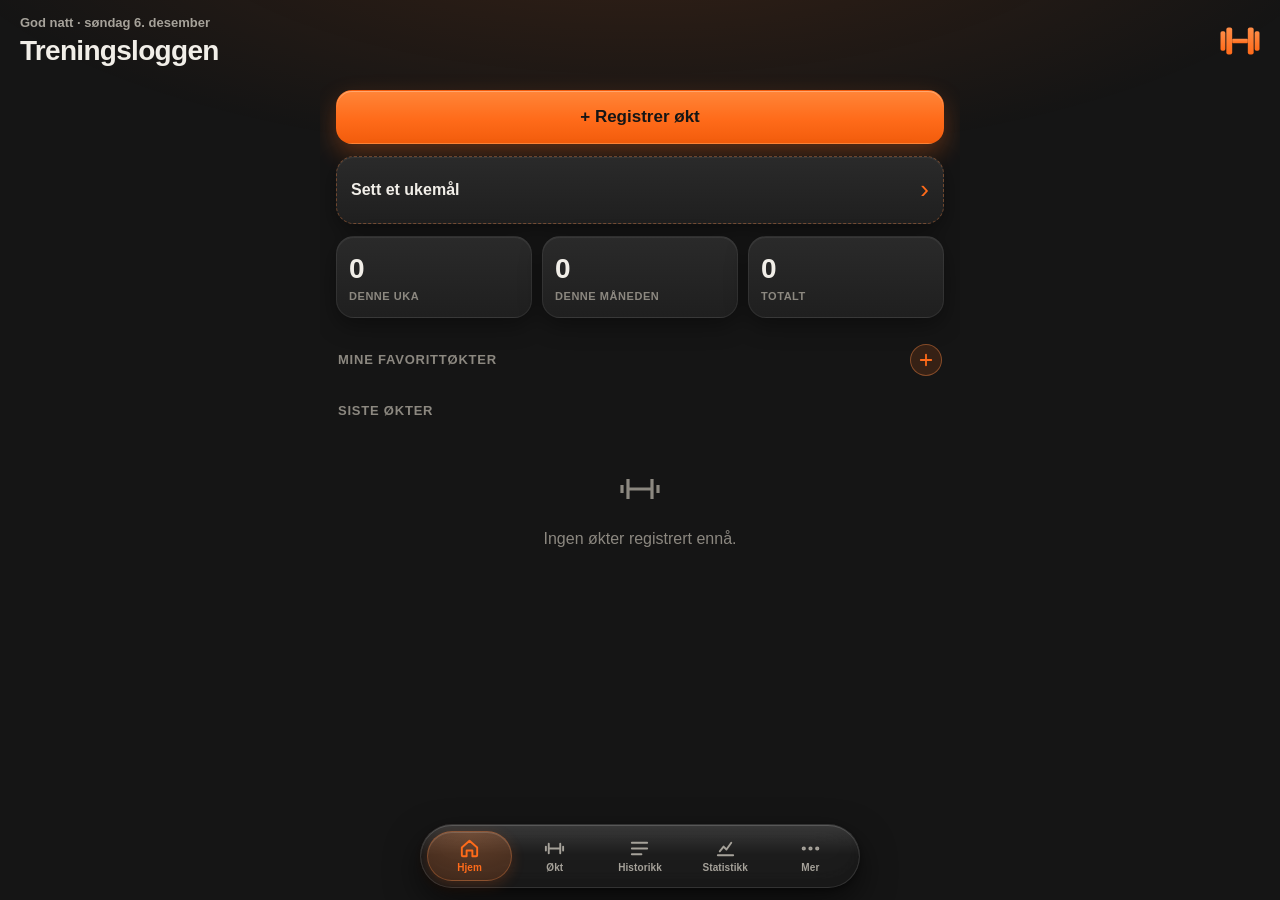
==== commit 11243821: "Versjon 2.8: treningsrapport per måned, kondisjon per aktivitet og riktig tilbake-pil Co-Authored-By" ====
--- a/index.html
+++ b/index.html
@@ -89,6 +89,18 @@
       <svg viewBox="0 0 24 24" width="16" height="16" aria-hidden="true"><circle cx="12" cy="13" r="8" fill="none" stroke="currentColor" stroke-width="2"/><path d="M12 9v4l2.5 2M10 2h4" fill="none" stroke="currentColor" stroke-width="2" stroke-linecap="round"/></svg>
       <span data-timer>0 min</span>
     </div>
+    <svg class="top-logo" viewBox="92 142 328 228" width="40" height="28" aria-hidden="true">
+      <defs>
+        <linearGradient id="top-logo-fg" x1="0" y1="0" x2="0" y2="1"><stop offset="0" style="stop-color: rgb(var(--accent2-rgb))"/><stop offset="1" style="stop-color: var(--accent)"/></linearGradient>
+      </defs>
+      <g fill="url(#top-logo-fg)">
+        <rect x="96" y="176" width="40" height="160" rx="14"/>
+        <rect x="144" y="146" width="48" height="220" rx="16"/>
+        <rect x="320" y="146" width="48" height="220" rx="16"/>
+        <rect x="376" y="176" width="40" height="160" rx="14"/>
+        <rect x="192" y="238" width="128" height="36" rx="8"/>
+      </g>
+    </svg>
   </header>
 
   <main id="view" tabindex="-1"></main>
--- a/styles.css
+++ b/styles.css
@@ -200,6 +200,8 @@
   border-bottom-color: var(--glass-border);
 }
 .topbar .titles { min-width: 0; }
+.top-logo { flex: none; margin-left: auto; }
+.top-timer:not([hidden]) + .top-logo { margin-left: 10px; }
 /* Tittelen holder fast størrelse – endret høyde under scrolling gir hakking */
 .topbar h1 { font-size: 28px; font-weight: 800; letter-spacing: -.025em; line-height: 1.15; }
 .topbar .subtitle { font-size: 13px; font-weight: 600; color: var(--text-2); margin-bottom: 2px; }
@@ -809,7 +811,14 @@
 }
 .tool-btn[aria-pressed="true"] { color: var(--accent); border-color: rgb(var(--accent-rgb) / .45); background: rgb(var(--accent-rgb) / .10); }
 .tool-dot { position: absolute; top: 6px; right: 6px; width: 7px; height: 7px; border-radius: 50%; background: var(--accent); }
-.hist-dates { display: flex; flex-direction: column; gap: 8px; margin-top: 8px; }
+/* Datofilteret glir opp og ned (grid-rader 0fr → 1fr) */
+.hist-dates-wrap { display: grid; grid-template-rows: 0fr; opacity: 0; transition: grid-template-rows .28s cubic-bezier(.2, .8, .2, 1), opacity .2s ease; }
+.hist-dates-wrap.open { grid-template-rows: 1fr; opacity: 1; }
+.hist-dates-wrap > .hist-dates { min-height: 0; overflow: hidden; }
+.hist-dates-wrap:not(.open) { visibility: hidden; transition: grid-template-rows .28s cubic-bezier(.2, .8, .2, 1), opacity .2s ease, visibility 0s .28s; }
+.hist-dates { display: flex; flex-direction: column; gap: 8px; padding-top: 8px; }
+.hist-dates input[type="date"], .hist-dates .field { animation: fade .22s ease; }
+.tool-btn, .tool-dot { transition: color .15s, border-color .15s, background-color .15s; }
 .seg-toggle.mini3 button { min-height: 32px; font-size: 13px; }
 .hist-meta { display: flex; align-items: center; justify-content: space-between; margin: 8px 2px 0; min-height: 22px; }
 .link-btn { border: 0; background: none; padding: 2px 0; color: var(--accent); font-size: 13px; font-weight: 650; cursor: pointer; }
@@ -845,15 +854,20 @@
 .hbar-value { font-size: 12.5px; color: var(--text-2); font-variant-numeric: tabular-nums; white-space: nowrap; }
 
 /* Kroppsfigur */
-.body-fig { display: grid; grid-template-columns: 1fr 1fr; gap: 8px; }
+.body-fig, .muscle-legend {
+  --body-tone: color-mix(in oklab, var(--text) 7%, var(--surface));
+  --mus-empty: color-mix(in oklab, var(--text) 16%, var(--surface));
+}
+.body-fig { display: grid; grid-template-columns: 1fr 1fr; gap: 8px; padding: 6px 0 2px; }
 .body-fig figure { margin: 0; text-align: center; }
 .body-fig svg { display: block; width: 100%; max-height: 300px; overflow: visible; }
-.body-fig figcaption { margin-top: 4px; font-size: 12px; font-weight: 700; letter-spacing: .05em; text-transform: uppercase; color: var(--muted); }
-.body-base { fill: color-mix(in oklab, var(--text) 9%, var(--surface)); }
-.mus { fill: color-mix(in oklab, var(--text) 17%, var(--surface)); stroke: var(--surface); stroke-width: 1.2; cursor: pointer; transition: opacity .15s; }
-.mus.sel { stroke: var(--text); stroke-width: 1.6; }
+.body-fig figcaption { margin-top: 8px; font-size: 11px; font-weight: 700; letter-spacing: .08em; text-transform: uppercase; color: var(--muted); }
+.body-base { fill: var(--body-tone); }
+/* Mellomrommene mellom musklene får kroppens farge, med runde hjørner */
+.mus { fill: var(--mus-empty); stroke: var(--body-tone); stroke-width: 1.3; stroke-linejoin: round; cursor: pointer; transition: fill .25s ease; }
+.mus.sel { stroke: var(--text); stroke-width: 1.1; }
 .muscle-legend { display: flex; align-items: center; gap: 8px; margin-top: 12px; font-size: 12px; color: var(--muted); }
-.muscle-scale { flex: 1; height: 8px; border-radius: 999px; background: linear-gradient(90deg, color-mix(in oklab, var(--accent) 22%, white), var(--accent)); }
+.muscle-scale { flex: 1; height: 8px; border-radius: 999px; background: linear-gradient(90deg, color-mix(in oklab, var(--accent) 25%, var(--mus-empty)), var(--accent)); }
 .muscle-info { margin-top: 8px; font-size: 14px; color: var(--text-2); min-height: 20px; }
 .muscle-info b { color: var(--text); }
 
@@ -866,4 +880,87 @@
 .kpi-label { font-size: 12px; font-weight: 700; letter-spacing: .05em; text-transform: uppercase; color: var(--muted); }
 .kpi-value { font-size: 26px; font-weight: 800; letter-spacing: -.02em; font-variant-numeric: tabular-nums; white-space: nowrap; }
 .kpi-row .delta { font-size: 12.5px; margin-top: 3px; }
-.body-sil .body-base { fill: color-mix(in oklab, var(--text) 9%, var(--surface)); }
+
+/* Muskelvalg for egne øvelser: fylt = hovedmuskel, stiplet = hjelpemuskel */
+.mchip[data-lvl="primary"] { background: var(--accent); border-color: var(--accent); color: var(--accent-ink); }
+.mchip[data-lvl="secondary"] { background: rgb(var(--accent-rgb) / .12); border: 1px dashed var(--accent); color: var(--text); }
+.muscle-pick-legend { display: flex; flex-wrap: wrap; gap: 4px 14px; margin-top: 4px; }
+.muscle-pick-legend span { display: inline-flex; align-items: center; gap: 6px; }
+.mdot { display: inline-block; width: 10px; height: 10px; border-radius: 50%; }
+.mdot.primary { background: var(--accent); }
+.mdot.secondary { background: rgb(var(--accent-rgb) / .12); border: 1px dashed var(--accent); }
+
+/* Form: smultringdiagram med forklaring */
+.form-wrap { display: flex; align-items: center; gap: 18px; margin-top: 12px; }
+.donut { position: relative; flex: none; width: 124px; height: 124px; }
+.donut svg { display: block; width: 100%; height: 100%; }
+.donut-track { stroke: rgb(var(--tint-rgb) / .06); }
+.donut-mid { position: absolute; inset: 0; display: flex; flex-direction: column; align-items: center; justify-content: center; }
+.donut-emoji { font-size: 34px; line-height: 1; }
+.donut-lbl { margin-top: 4px; font-size: 10.5px; font-weight: 700; letter-spacing: .08em; text-transform: uppercase; color: var(--muted); }
+.form-legend { flex: 1; min-width: 0; list-style: none; margin: 0; padding: 0; display: flex; flex-direction: column; gap: 7px; }
+.form-legend li { display: flex; align-items: center; gap: 8px; font-size: 13.5px; color: var(--text-2); }
+.form-legend li.none { opacity: .45; }
+.form-legend i { flex: none; width: 10px; height: 10px; border-radius: 3px; }
+.form-legend span { flex: 1; min-width: 0; white-space: nowrap; overflow: hidden; text-overflow: ellipsis; }
+.form-legend b { font-weight: 700; color: var(--text); font-variant-numeric: tabular-nums; }
+.form-feel { margin-top: 14px; font-size: 15px; color: var(--text-2); }
+.form-feel b { color: var(--text); font-weight: 700; }
+
+/* Treningsrapport: månedsvelger og fem korte deler */
+.report-nav { display: flex; align-items: center; justify-content: space-between; gap: 8px; }
+.report-nav .tool-btn:disabled { opacity: .35; cursor: default; }
+.report-month { text-align: center; min-width: 0; }
+.report-month b { display: block; font-size: 16px; }
+.report-month span { display: block; margin-top: 1px; font-size: 12px; color: var(--muted); }
+.report-empty { margin-top: 14px; text-align: center; }
+.report-part { margin-top: 16px; padding-top: 14px; border-top: 1px solid var(--card-border); }
+.report-part h3 { margin: 0 0 10px; font-size: 12px; font-weight: 700; letter-spacing: .05em; text-transform: uppercase; color: var(--muted); }
+.report-summary { margin: 0; font-size: 14.5px; line-height: 1.5; color: var(--text-2); }
+.report-summary b, .report-facts b { color: var(--text); font-weight: 650; }
+.report-grid { display: grid; grid-template-columns: 1fr 1fr; gap: 8px; }
+.report-grid > div { padding: 10px 12px; border-radius: 12px; background: rgb(var(--tint-rgb) / .05); }
+.report-grid > div:last-child:nth-child(odd) { grid-column: 1 / -1; }
+.report-grid span { display: block; font-size: 12px; color: var(--muted); }
+.report-grid b { display: block; margin-top: 2px; font-size: 18px; font-weight: 750; font-variant-numeric: tabular-nums; }
+.report-recs { list-style: none; margin: 0; padding: 0; }
+.report-recs li { display: flex; align-items: center; justify-content: space-between; gap: 12px; padding: 8px 0; font-size: 14px; }
+.report-recs li + li { border-top: 1px solid var(--card-border); }
+.report-recs b { flex: none; text-align: right; font-weight: 700; font-variant-numeric: tabular-nums; }
+.report-recs small { display: block; margin-top: 1px; font-size: 12px; font-weight: 500; color: var(--muted); }
+.report-recs b small { color: var(--accent); font-weight: 650; }
+.report-cal { display: grid; grid-template-columns: repeat(7, 1fr); gap: 4px; }
+.report-cal i { display: grid; place-items: center; height: 30px; border-radius: 8px; font-size: 12px; font-style: normal; font-variant-numeric: tabular-nums; color: var(--muted); }
+.report-cal .cal-head { height: 20px; font-size: 11px; font-weight: 700; }
+.report-cal .cal-day { background: rgb(var(--tint-rgb) / .05); }
+.report-cal .cal-day.strength, .report-cal .cal-day.cardio, .report-cal .cal-day.both { color: var(--accent-ink); font-weight: 700; }
+.report-cal .cal-day.strength { background: var(--series-strength); }
+.report-cal .cal-day.cardio { background: var(--series-cardio); }
+.report-cal .cal-day.both { background: linear-gradient(135deg, var(--series-strength) 50%, var(--series-cardio) 50%); }
+.report-cal .cal-day.future { background: none; opacity: .5; }
+.report-facts { list-style: none; margin: 12px 0 0; padding: 0; display: flex; flex-direction: column; gap: 4px; font-size: 14px; color: var(--text-2); }
+.report-cmp { width: 100%; border-collapse: collapse; font-size: 13.5px; }
+.report-cmp th { padding: 0 0 6px; font-size: 12px; font-weight: 600; color: var(--muted); }
+.report-cmp td { padding: 7px 0; border-top: 1px solid var(--card-border); color: var(--text-2); white-space: nowrap; }
+.report-cmp .num { padding-left: 10px; text-align: right; font-variant-numeric: tabular-nums; }
+.report-cmp td b { color: var(--text); font-weight: 700; }
+.report-cmp em { font-style: normal; font-size: 12.5px; font-weight: 650; color: var(--muted); }
+.report-cmp em.up { color: var(--accent); }
+.period-seg { margin-top: 16px; }
+.prog-search { margin-top: 2px; }
+.report-recs li[hidden] { display: none; }
+.report-more { display: block; margin-top: 8px; padding: 4px 0; }
+.hbar-sub { grid-column: 1 / -1; list-style: none; margin: -2px 0 4px; padding: 0 0 0 12px; border-left: 2px solid var(--card-border); display: flex; flex-direction: column; gap: 4px; font-size: 13px; color: var(--text-2); }
+.report-cmp em.down { color: var(--accent); }
+.report-recs b small.strength, .report-cmp em.strength { color: var(--series-strength); }
+.report-recs b small.cardio, .report-cmp em.cardio { color: var(--series-cardio); }
+.report-group + .report-group { margin-top: 14px; }
+.report-group h4 { margin: 0 0 8px; font-size: 15px; font-weight: 700; }
+.report-cmp .cmp-toggle td { padding: 2px 0 6px; border-top: 0; }
+.report-types { margin-top: 8px; }
+.report-cmp .cmp-type td { font-size: 13px; }
+.report-cmp .cmp-type td:first-child { padding-left: 12px; white-space: normal; }
+.hbar-sub-head { display: flex; justify-content: space-between; gap: 12px; margin-bottom: 4px; }
+.hbar-sub-head b { font-weight: 700; color: var(--text); }
+.hbar-sub-head span:last-child { font-size: 12.5px; font-variant-numeric: tabular-nums; white-space: nowrap; }
+.hbar-track.thin { display: block; height: 5px; }
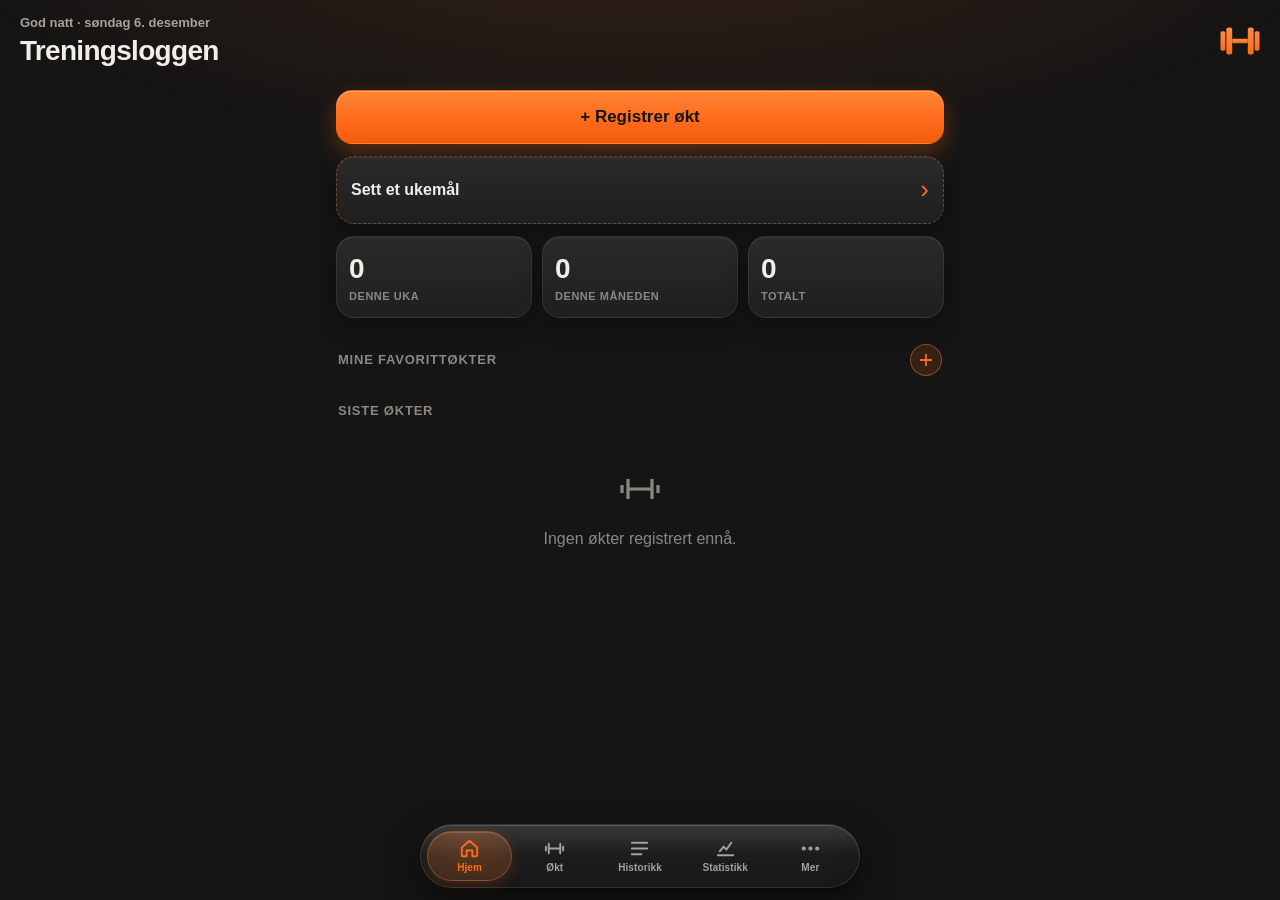
==== commit 4cabc033: "Versjon 3.2: Excel-rapport med oversikt, diagrammer og fremgang Eksport til regneark lager nå en .xl" ====
--- a/index.html
+++ b/index.html
@@ -132,6 +132,9 @@
   <div id="sheet-root"></div>
   <div id="toast" role="status" aria-live="polite"></div>
 
+  <script src="legal.js"></script>
+  <script src="xlsx.js"></script>
+  <script src="native.js"></script>
   <script src="app.js"></script>
 </body>
 </html>
--- a/styles.css
+++ b/styles.css
@@ -905,7 +905,7 @@
 .form-legend span { flex: 1; min-width: 0; white-space: nowrap; overflow: hidden; text-overflow: ellipsis; }
 .form-legend b { font-weight: 700; color: var(--text); font-variant-numeric: tabular-nums; }
 .form-feel { margin-top: 14px; font-size: 15px; color: var(--text-2); }
-.form-feel b { color: var(--text); font-weight: 700; }
+.form-feel b { color: var(--text); font-weight: 700; text-transform: uppercase; }
 
 /* Treningsrapport: månedsvelger og fem korte deler */
 .report-nav { display: flex; align-items: center; justify-content: space-between; gap: 8px; }
@@ -964,3 +964,56 @@
 .hbar-sub-head b { font-weight: 700; color: var(--text); }
 .hbar-sub-head span:last-child { font-size: 12.5px; font-variant-numeric: tabular-nums; white-space: nowrap; }
 .hbar-track.thin { display: block; height: 5px; }
+.hbars.cardio .hbar-fill { background: var(--series-cardio); }
+
+/* ---------- Mer: grupperte innstillingslister ---------- */
+.more-group { margin: 12px 0; background: var(--surface); border: 1px solid var(--border); border-radius: var(--radius); box-shadow: var(--shadow); overflow: hidden; }
+.more-row {
+  display: flex; align-items: center; gap: 12px; width: 100%; min-height: 54px; padding: 8px 16px;
+  border: 0; background: none; color: var(--text); font: inherit; font-size: 16px; text-align: left; text-decoration: none; cursor: pointer;
+}
+.more-row + .more-row { border-top: 1px solid var(--border); }
+.more-row:active { background: rgb(var(--tint-rgb) / .06); }
+.more-ico { flex: none; display: grid; place-items: center; width: 32px; height: 32px; border-radius: 9px; background: var(--accent-soft); color: var(--accent); }
+.more-ico.danger { background: color-mix(in oklab, var(--danger) 16%, transparent); color: var(--danger); }
+.more-label { flex: 1; min-width: 0; font-weight: 600; }
+.more-row.danger .more-label { color: var(--danger); }
+.more-value { flex: none; max-width: 45%; overflow: hidden; text-overflow: ellipsis; white-space: nowrap; font-size: 14px; color: var(--muted); }
+.more-chev { flex: none; width: 8px; height: 8px; border-right: 2px solid var(--muted); border-bottom: 2px solid var(--muted); transform: rotate(-45deg); margin-right: 2px; opacity: .7; }
+.more-foot { margin: -4px 4px 0; font-size: 13px; color: var(--muted); }
+.more-foot.center { margin-top: 18px; text-align: center; }
+/* Personvern og kundestøtte i appen */
+.legal h2 { display: none; } /* tittelen står allerede i toppfeltet */
+.legal h3 { font-size: 16px; margin: 20px 0 4px; }
+.legal p { margin: 0 0 10px; font-size: 15px; line-height: 1.55; color: var(--text-2); }
+.legal p b { color: var(--text); }
+.legal a { color: var(--accent); }
+.legal .legal-date { font-size: 13px; color: var(--muted); }
+
+/* ---------- Velkomst første gang appen åpnes ---------- */
+#onboarding {
+  position: fixed; inset: 0; z-index: 70; display: flex; flex-direction: column;
+  padding: calc(env(safe-area-inset-top) + 8px) 20px calc(env(safe-area-inset-bottom) + 16px);
+  background: radial-gradient(70% 45% at 50% 30%, rgb(var(--accent-rgb) / .12), transparent 70%), var(--bg);
+  color: var(--text); transition: opacity .3s;
+}
+#onboarding.ob-out { opacity: 0; pointer-events: none; }
+.ob-top { display: grid; grid-template-columns: 64px 1fr 64px; align-items: center; min-height: 44px; }
+.ob-top .icon-btn { margin-left: -10px; }
+.ob-top .link-btn { justify-self: end; font-size: 15px; }
+.ob-dots { display: flex; justify-content: center; gap: 7px; }
+.ob-dots i { width: 7px; height: 7px; border-radius: 50%; background: rgb(var(--tint-rgb) / .18); transition: width .25s, background .25s; }
+.ob-dots i.on { width: 22px; border-radius: 999px; background: var(--accent); }
+.ob-body { flex: 1; overflow-y: auto; padding: 18px 0 12px; display: flex; flex-direction: column; gap: 14px; animation: fade .25s ease; }
+.ob-body h1 { font-size: 30px; line-height: 1.15; font-weight: 800; letter-spacing: -.02em; margin: 0; }
+.ob-body h2 { font-size: 26px; font-weight: 800; letter-spacing: -.02em; margin: 6px 0 0; }
+.ob-lead { margin: 0; font-size: 16px; line-height: 1.5; color: var(--text-2); }
+.ob-center { flex: 1; display: flex; flex-direction: column; justify-content: center; align-items: center; text-align: center; gap: 14px; }
+.ob-logo { display: grid; place-items: center; width: 132px; height: 132px; border-radius: 32px; background: var(--surface); border: 1px solid var(--border); box-shadow: var(--shadow); margin-bottom: 10px; }
+.ob-features { list-style: none; margin: 8px 0 0; padding: 0; display: flex; flex-direction: column; gap: 18px; }
+.ob-features li { display: flex; gap: 14px; align-items: flex-start; }
+.ob-features .more-ico { width: 42px; height: 42px; border-radius: 12px; }
+.ob-features b { display: block; font-size: 17px; }
+.ob-features p { margin: 2px 0 0; font-size: 15px; line-height: 1.45; color: var(--text-2); }
+.ob-goal { margin-top: 2px; }
+.ob-foot { padding-top: 8px; }
